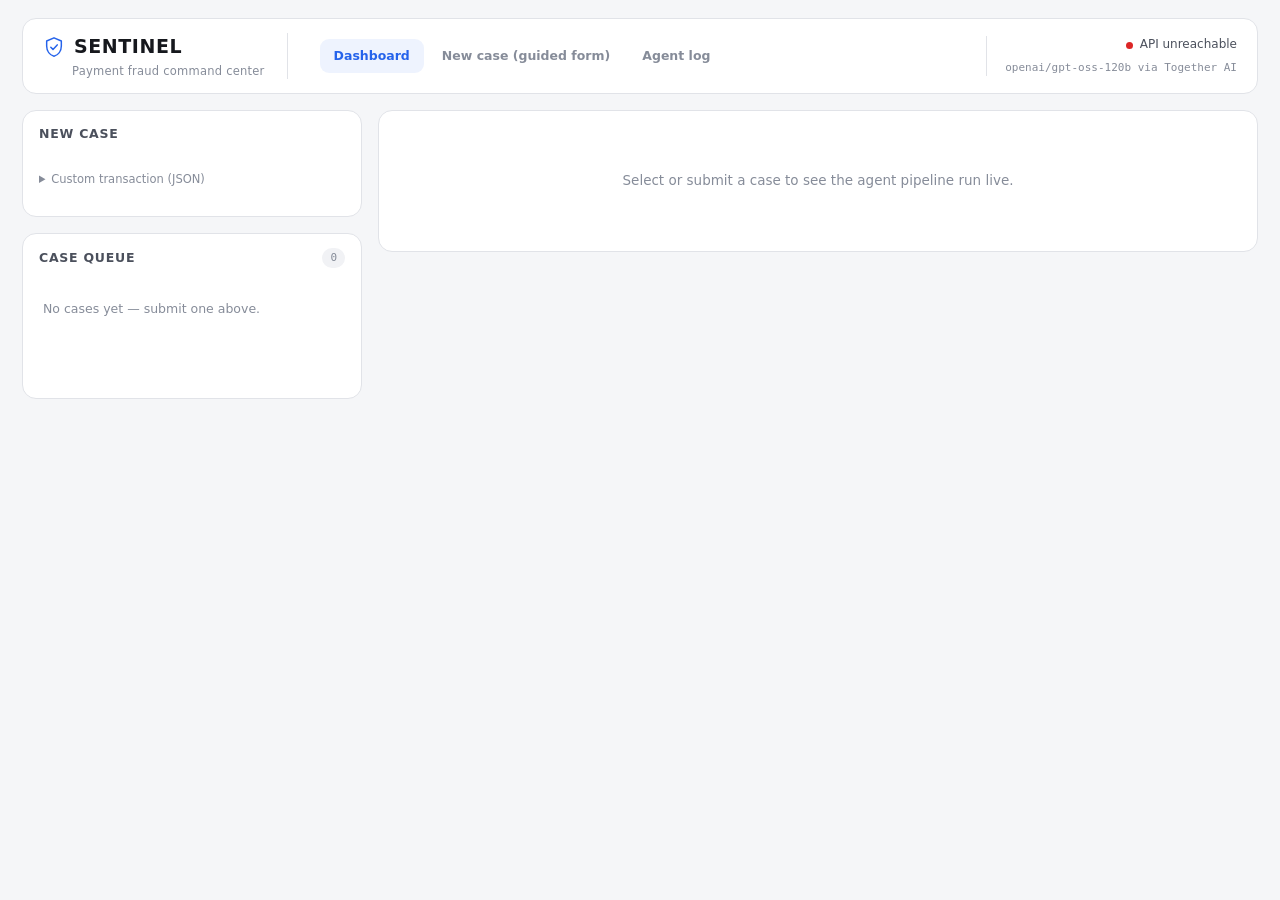
==== ui/static/index.html @ 78880f37 "first commit" ====
<!doctype html>
<html lang="en">
<head>
<meta charset="utf-8">
<meta name="viewport" content="width=device-width, initial-scale=1">
<title>Sentinel — Fraud Operations Console</title>
<link rel="stylesheet" href="theme.css">
<style>
  .live-status{margin-left:auto;}
  .workspace{display:grid;grid-template-columns:340px 1fr;gap:16px;align-items:start;}
  .left-col{display:flex;flex-direction:column;gap:16px;}

  /* ---- submit panel ---- */
  .submit-card{padding:14px 16px 16px;display:flex;flex-direction:column;gap:8px;}
  .sample-btn{
    text-align:left;font-size:12.5px;color:var(--text-2);background:var(--surface-raised);
    border:1px solid var(--line);border-radius:9px;padding:9px 11px;cursor:pointer;
  }
  .sample-btn:hover{background:var(--surface-hover);color:var(--text);border-color:var(--signal);}
  .sample-btn .sb-title{font-weight:600;color:var(--text);display:block;}
  .sample-btn .sb-meta{font-family:var(--font-mono);font-size:11px;color:var(--text-3);}
  details.custom{margin-top:4px;}
  details.custom summary{font-size:11.5px;color:var(--text-3);cursor:pointer;padding:4px 0;}
  details.custom textarea{
    width:100%;min-height:140px;background:var(--ink);color:var(--text-2);border:1px solid var(--line);
    border-radius:8px;font-family:var(--font-mono);font-size:11.5px;padding:8px;margin-top:6px;resize:vertical;
  }
  .run-custom-btn{margin-top:6px;font-size:12px;font-weight:600;color:var(--signal);background:var(--signal-bg);
    border:1px solid transparent;border-radius:8px;padding:7px 12px;cursor:pointer;}
  .run-custom-btn:hover{background:var(--signal);color:var(--ink);}
  .submit-error{font-size:11.5px;color:var(--critical);}

  /* ---- queue ---- */
  .queue-list{display:flex;flex-direction:column;padding:2px 8px 10px;max-height:calc(100vh - 430px);min-height:120px;overflow-y:auto;}
  .queue-empty{padding:20px 12px;font-size:12.5px;color:var(--text-3);}
  .queue-item{
    display:flex;align-items:stretch;gap:10px;padding:11px 10px 11px 12px;margin:2px 0;border-radius:10px;
    cursor:pointer;border:1px solid transparent;background:none;text-align:left;width:100%;position:relative;
  }
  .queue-item:hover{background:var(--surface-hover);}
  .queue-item.active{background:var(--surface-raised);border-color:var(--line);}
  .queue-item.active::before{content:'';position:absolute;left:-1px;top:10px;bottom:10px;width:3px;border-radius:3px;background:var(--signal);}
  .stripe{width:4px;border-radius:3px;flex:none;}
  .stripe.band-good{background:var(--good);}
  .stripe.band-warning{background:var(--warning);}
  .stripe.band-serious{background:var(--serious);}
  .stripe.band-critical{background:var(--critical);}
  .stripe.band-pending{background:var(--line);}
  .qi-body{flex:1;min-width:0;display:flex;flex-direction:column;gap:4px;}
  .qi-top{display:flex;justify-content:space-between;gap:8px;align-items:baseline;}
  .qi-id{font-family:var(--font-mono);font-size:11px;color:var(--text-3);}
  .qi-merchant{font-size:13.5px;font-weight:600;color:var(--text);overflow:hidden;text-overflow:ellipsis;white-space:nowrap;}
  .qi-meta{display:flex;justify-content:space-between;align-items:center;gap:8px;}
  .qi-amount{font-family:var(--font-mono);font-size:13px;color:var(--text-2);}

  /* ---- case column ---- */
  .case-col{display:flex;flex-direction:column;gap:16px;}
  .empty-state{padding:60px 20px;text-align:center;color:var(--text-3);font-size:13.5px;}
  .case-head{padding:18px 20px;}
  .case-head-top{display:flex;justify-content:space-between;align-items:flex-start;gap:16px;flex-wrap:wrap;}
  .case-title-row{display:flex;align-items:center;gap:10px;flex-wrap:wrap;}
  .case-merchant{font-family:var(--font-display);font-weight:700;font-size:20px;color:var(--text);text-wrap:balance;}
  .case-id{font-family:var(--font-mono);font-size:12px;color:var(--text-3);}
  .case-meta{display:flex;flex-wrap:wrap;gap:16px;margin-top:10px;}
  .meta-item{display:flex;flex-direction:column;gap:2px;}
  .meta-item .meta-label{font-size:10px;text-transform:uppercase;letter-spacing:0.06em;color:var(--text-3);}
  .meta-item .meta-value{font-size:13px;color:var(--text-2);}
  .meta-item .meta-value.mono{font-family:var(--font-mono);}
  .case-amount{font-family:var(--font-mono);font-size:26px;font-weight:600;color:var(--text);}
  .case-actions{display:flex;gap:8px;flex:none;align-items:center;}
  .btn.approve:hover:not(:disabled){color:var(--good);border-color:var(--good);}
  .btn.decline:hover:not(:disabled){color:var(--critical);border-color:var(--critical);}
  .action-note{font-size:12px;color:var(--text-3);}

  .case-grid{display:grid;grid-template-columns:1.5fr 1fr;gap:16px;align-items:start;}

  .pipeline-card{padding:18px 20px 22px;}
  .pf{display:flex;flex-direction:column;align-items:center;}
  .pf-node{width:100%;max-width:230px;background:var(--surface-raised);border:1px solid var(--line);border-radius:10px;
    padding:9px 12px;display:flex;flex-direction:column;gap:3px;position:relative;z-index:1;}
  .pf-node.solo{max-width:260px;}
  .pf-node-top{display:flex;align-items:center;gap:8px;}
  .pf-node-label{font-size:12.5px;font-weight:600;color:var(--text);flex:1;}
  .status-dot{width:7px;height:7px;border-radius:50%;flex:none;background:var(--text-3);}
  .status-dot.done{background:var(--good);}
  .status-dot.review{background:var(--warning);animation:pulse 1.4s ease-in-out infinite;}
  .status-dot.running{background:var(--signal);animation:pulse 1s ease-in-out infinite;}
  .status-dot.skip{background:transparent;border:1.5px dashed var(--text-3);}
  .status-dot.na{background:transparent;border:1.5px dashed var(--warning);}
  .pf-node-note{font-size:11px;color:var(--text-3);padding-left:0;line-height:1.35;min-height:14px;}
  .pf-node.skip{opacity:0.55;}
  .pf-node.na{border-color:var(--warning);}
  .pf-node.review{border-color:var(--warning);}
  .pf-stem{width:2px;height:20px;background:var(--line);}
  .pf-parallel-wrap{position:relative;width:100%;max-width:400px;margin:0 auto;padding-top:20px;}
  .pf-parallel-wrap::before{content:'';position:absolute;top:0;left:11%;right:11%;height:2px;background:var(--line);}
  .pf-parallel{display:grid;grid-template-columns:repeat(2,1fr);gap:16px;width:100%;}
  .pf-parallel .pf-node{position:relative;max-width:none;}
  .pf-parallel .pf-node::before{content:'';position:absolute;top:-20px;left:50%;width:2px;height:20px;background:var(--line);}

  .factors-card{padding:18px 20px 20px;}
  .factor-row{display:grid;grid-template-columns:1fr 64px;gap:12px;align-items:start;padding:9px 0;border-bottom:1px solid var(--line-soft);}
  .factor-row:last-child{border-bottom:none;}
  .factor-label{display:flex;flex-direction:column;gap:6px;}
  .factor-name{font-size:12.5px;color:var(--text-2);}
  .factor-track{height:6px;border-radius:4px;background:var(--surface-raised);overflow:hidden;}
  .factor-fill{height:100%;border-radius:4px;}
  .factor-fill.band-good{background:var(--good);}
  .factor-fill.band-warning{background:var(--warning);}
  .factor-fill.band-serious{background:var(--serious);}
  .factor-fill.band-critical{background:var(--critical);}
  .factor-fill.band-na{background:var(--line);}
  .factor-score{font-family:var(--font-mono);font-size:13px;text-align:right;color:var(--text-2);padding-top:2px;}
  .placeholder{font-size:12.5px;color:var(--text-3);padding:6px 0;}

  .sources{margin-top:2px;}
  .sources summary{font-size:11px;color:var(--text-3);cursor:pointer;list-style:none;}
  .sources summary::-webkit-details-marker{display:none;}
  .sources summary::before{content:'\25b8\a0';}
  .sources[open] summary::before{content:'\25be\a0';}
  .citation{font-size:11.5px;color:var(--text-3);padding:6px 0 2px 12px;border-left:2px solid var(--line);margin-top:6px;line-height:1.4;}
  .citation-label{font-weight:600;color:var(--text-2);}
  .citation-source{display:block;font-style:italic;margin:2px 0;}
  .citation-path{font-family:var(--font-mono);font-size:10.5px;color:var(--text-3);}
  .citation-path a{color:var(--signal);text-decoration:none;}
  .citation-path a:hover{text-decoration:underline;}

  .risk-score-line{display:flex;align-items:baseline;gap:6px;font-size:13px;color:var(--text-2);}
  .risk-score-line .score{font-family:var(--font-mono);font-size:15px;font-weight:600;color:var(--text);}
  .risk-score-line .band-good{color:var(--good);}
  .risk-score-line .band-warning{color:var(--warning);}
  .risk-score-line .band-serious{color:var(--serious);}
  .risk-score-line .band-critical{color:var(--critical);}

  .narrative-card{padding:18px 20px 20px;}
  .narrative-body{font-size:13.5px;color:var(--text-2);line-height:1.6;}

  @media (max-width: 980px){
    .workspace{grid-template-columns:1fr;}
    .case-grid{grid-template-columns:1fr;}
  }
  @media (prefers-reduced-motion: reduce){
    .live-dot.on, .status-dot.running, .status-dot.review{animation:none;}
  }
</style>
</head>
<body>

<div class="app">
  <header class="topbar">
    <div class="brand">
      <div class="mark">
        <svg width="22" height="22" viewBox="0 0 24 24" fill="none"><path d="M12 2L4 5.5V11c0 5.6 3.4 9.9 8 11 4.6-1.1 8-5.4 8-11V5.5L12 2z" stroke="#2563EB" stroke-width="1.6" stroke-linejoin="round"/><path d="M8.5 12.2l2.4 2.4 4.6-4.9" stroke="#2563EB" stroke-width="1.6" stroke-linecap="round" stroke-linejoin="round"/></svg>
        <span class="wordmark">SENTINEL</span>
      </div>
      <span class="tagline">Payment fraud command center</span>
    </div>
    <nav class="page-nav">
      <a href="index.html" class="active">Dashboard</a>
      <a href="submit.html">New case (guided form)</a>
      <a href="logs.html">Agent log</a>
    </nav>
    <div class="live-status">
      <div class="live-dot-row"><span class="live-dot" id="liveDot"></span><span id="liveText">Connecting…</span></div>
      <div style="font-family:var(--font-mono);font-size:11px;color:var(--text-3);">openai/gpt-oss-120b via Together AI</div>
    </div>
  </header>

  <div class="workspace">
    <div class="left-col">
      <section class="panel submit-card">
        <div class="panel-head" style="padding:0 0 4px;"><h2>New case</h2></div>
        <div id="sampleButtons"></div>
        <details class="custom">
          <summary>Custom transaction (JSON)</summary>
          <textarea id="customJson"></textarea>
          <button class="run-custom-btn" id="runCustomBtn">Run custom case</button>
        </details>
        <div class="submit-error" id="submitError"></div>
      </section>

      <section class="panel">
        <div class="panel-head">
          <h2>Case queue</h2>
          <span class="count-chip" id="queueCount">0</span>
        </div>
        <div class="queue-list" id="queueList"><div class="queue-empty">No cases yet — submit one above.</div></div>
      </section>
    </div>

    <section class="case-col" id="caseCol">
      <div class="panel empty-state">Select or submit a case to see the agent pipeline run live.</div>
    </section>
  </div>
</div>

<script>
(function(){
  const API = "";
  const BANDS = [
    {max:24, key:'good', label:'Low'},
    {max:49, key:'warning', label:'Watch'},
    {max:74, key:'serious', label:'Elevated'},
    {max:101, key:'critical', label:'Critical'},
  ];
  const bandFor = (score) => BANDS.find(b => score <= b.max);

  const NODE_META = {
    supervisor: 'Supervisor',
    risk_analysis: 'Risk Analysis',
    compliance: 'Compliance',
    aggregator: 'Risk Aggregator',
    decision: 'Decision Router',
    narrative: 'Narrative Agent',
  };
  const PARALLEL = ['risk_analysis', 'compliance'];

  let SAMPLES = [];
  let cases = {};           // id -> case object mirroring the server registry
  let selectedId = null;
  const streaming = new Set(); // ids with an open EventSource

  async function api(path, opts) {
    const res = await fetch(API + path, opts);
    if (!res.ok) throw new Error((await res.text()) || res.statusText);
    return res.json();
  }

  // ---------------------------------------------------------------- boot --
  async function boot() {
    try {
      SAMPLES = await api('/api/samples');
      renderSampleButtons();
      setLive(true);
    } catch (e) {
      setLive(false);
      return;
    }
    try {
      const list = await api('/api/cases');
      list.forEach(c => { cases[c.id] = c; });
    } catch (e) { /* fresh server, no cases yet */ }
    renderQueue();

    // Deep link from the intake form (submit.html?... redirects here as
    // index.html?case=ID) -- select it and attach to its live stream.
    const deepLinkId = new URLSearchParams(location.search).get('case');
    if (deepLinkId && cases[deepLinkId]) {
      selectedId = deepLinkId;
      renderQueue();
      renderCase();
      if (['queued', 'running'].includes(cases[deepLinkId].status)) startStream(deepLinkId);
    }
  }

  function setLive(ok) {
    document.getElementById('liveDot').className = 'live-dot ' + (ok ? 'on' : 'off');
    document.getElementById('liveText').textContent = ok ? 'Connected to Sentinel API' : 'API unreachable';
  }

  // ---------------------------------------------------------- submit UI --
  function renderSampleButtons() {
    const el = document.getElementById('sampleButtons');
    el.innerHTML = SAMPLES.map((s, i) => `
      <button class="sample-btn" data-idx="${i}">
        <span class="sb-title">${s.transaction.merchant}</span>
        <span class="sb-meta">${s.transaction.id} · ${fmtMoney(s.transaction.amount, s.transaction.currency)} · ${s.transaction.channel}</span>
      </button>
    `).join('');
    el.querySelectorAll('.sample-btn').forEach(btn => {
      btn.addEventListener('click', () => submitCase(SAMPLES[+btn.dataset.idx]));
    });

    const textarea = document.getElementById('customJson');
    textarea.value = JSON.stringify(SAMPLES[0] || { transaction: {}, customer_profile: {} }, null, 2);
    document.getElementById('runCustomBtn').addEventListener('click', () => {
      const errEl = document.getElementById('submitError');
      errEl.textContent = '';
      let payload;
      try {
        payload = JSON.parse(textarea.value);
      } catch (e) {
        errEl.textContent = 'Invalid JSON: ' + e.message;
        return;
      }
      submitCase(payload).catch(e => { errEl.textContent = e.message; });
    });
  }

  async function submitCase(sample) {
    const errEl = document.getElementById('submitError');
    errEl.textContent = '';

    // Sample transactions have fixed IDs -- re-clicking a sample that's
    // already been run would 409. Reopen the existing case instead.
    const existingId = sample.transaction && sample.transaction.id;
    if (existingId && cases[existingId]) {
      selectedId = existingId;
      renderQueue();
      renderCase();
      if (cases[existingId].status === 'queued' || cases[existingId].status === 'running') startStream(existingId);
      return;
    }

    try {
      const { id } = await api('/api/cases', {
        method: 'POST',
        headers: { 'Content-Type': 'application/json' },
        body: JSON.stringify({ transaction: sample.transaction, customer_profile: sample.customer_profile }),
      });
      cases[id] = {
        id, transaction: sample.transaction, customer_profile: sample.customer_profile,
        status: 'queued', route: [], findings: {}, risk_score: null, risk_factors: [],
        decision: null, narrative: null, audit_trail: [], created_at: Date.now() / 1000,
      };
      selectedId = id;
      renderQueue();
      renderCase();
      startStream(id);
    } catch (e) {
      errEl.textContent = 'Could not submit case: ' + e.message;
    }
  }

  // -------------------------------------------------------------- stream --
  function startStream(id) {
    if (streaming.has(id)) return;
    streaming.add(id);
    const es = new EventSource(`${API}/api/cases/${id}/stream`);

    es.addEventListener('update', (ev) => {
      const { node, payload } = JSON.parse(ev.data);
      applyUpdate(id, payload);
      if (selectedId === id) renderCase();
      renderQueue();
    });

    es.addEventListener('escalated', (ev) => {
      const payload = JSON.parse(ev.data);
      const c = cases[id];
      if (c) {
        c.status = 'escalated';
        c.risk_score = payload.risk_score ?? c.risk_score;
        c.risk_factors = payload.risk_factors ?? c.risk_factors;
      }
      if (selectedId === id) renderCase();
      renderQueue();
    });

    es.addEventListener('snapshot', (ev) => {
      const snap = JSON.parse(ev.data);
      cases[id] = snap;
      if (selectedId === id) renderCase();
      renderQueue();
    });

    es.addEventListener('done', (ev) => {
      streaming.delete(id);
      es.close();
      // Safety-net refetch for canonical final state.
      api(`/api/cases/${id}`).then(full => {
        cases[id] = full;
        if (selectedId === id) renderCase();
        renderQueue();
      }).catch(() => {});
    });

    es.addEventListener('error', () => {
      streaming.delete(id);
      es.close();
      const c = cases[id];
      if (c && c.status !== 'error') { c.status = 'error'; }
      if (selectedId === id) renderCase();
      renderQueue();
    });
  }

  function applyUpdate(id, update) {
    const c = cases[id];
    if (!c) return;
    if (update.findings) Object.assign(c.findings, update.findings);
    if (update.route) c.route = update.route;
    if (update.risk_score !== undefined) c.risk_score = update.risk_score;
    if (update.risk_factors) c.risk_factors = update.risk_factors;
    if (update.decision) c.decision = update.decision;
    if (update.narrative) c.narrative = update.narrative;
    if (update.audit_trail) c.audit_trail = (c.audit_trail || []).concat(update.audit_trail);
    if (c.status === 'queued') c.status = 'running';
  }

  async function resumeCase(id, decision) {
    try {
      const full = await api(`/api/cases/${id}/resume`, {
        method: 'POST',
        headers: { 'Content-Type': 'application/json' },
        body: JSON.stringify({ decision }),
      });
      cases[id] = full;
      renderCase();
      renderQueue();
    } catch (e) {
      alert('Resume failed: ' + e.message);
    }
  }

  // -------------------------------------------------------------- queue --
  function fmtMoney(n, ccy) {
    n = Number(n || 0);
    return (ccy === 'USD' ? '$' : '') + n.toLocaleString('en-US', { minimumFractionDigits: 2, maximumFractionDigits: 2 });
  }

  function statusLabel(status) {
    return { queued: 'Queued', running: 'Running', escalated: 'Escalated', approve: 'Approved', decline: 'Declined', error: 'Error', interrupted: 'Interrupted' }[status] || status;
  }

  const SERVABLE_REFERENCE_FILES = ['compliance_policy.md', 'amount_baseline.json'];
  function referenceLink(path) {
    const filename = path.split('/').pop();
    if (SERVABLE_REFERENCE_FILES.includes(filename)) {
      return `<a href="/api/reference/${filename}" target="_blank" rel="noopener">${path}</a>`;
    }
    return path;
  }

  function bandKeyForCase(c) {
    if (c.risk_score == null) return 'pending';
    return bandFor(c.risk_score).key;
  }

  function renderQueue() {
    const list = Object.values(cases).sort((a, b) => (b.created_at || 0) - (a.created_at || 0));
    document.getElementById('queueCount').textContent = list.length;
    const el = document.getElementById('queueList');
    if (!list.length) {
      el.innerHTML = '<div class="queue-empty">No cases yet — submit one above.</div>';
      return;
    }
    el.innerHTML = list.map(c => `
      <button class="queue-item ${c.id === selectedId ? 'active' : ''}" data-id="${c.id}">
        <span class="stripe band-${bandKeyForCase(c)}"></span>
        <span class="qi-body">
          <span class="qi-top"><span class="qi-id">${c.id}</span></span>
          <span class="qi-merchant">${c.transaction.merchant || c.transaction.id}</span>
          <span class="qi-meta">
            <span class="qi-amount tnum">${fmtMoney(c.transaction.amount, c.transaction.currency)}</span>
            <span class="chip st-${c.status}">${statusLabel(c.status)}</span>
          </span>
        </span>
      </button>
    `).join('');
    el.querySelectorAll('.queue-item').forEach(btn => {
      btn.addEventListener('click', () => {
        selectedId = btn.dataset.id;
        renderQueue();
        renderCase();
        if (cases[selectedId].status === 'queued' || cases[selectedId].status === 'running') startStream(selectedId);
      });
    });
  }

  // ---------------------------------------------------------- case view --
  function deriveNodeStates(c) {
    const s = {};
    const started = (c.route || []).length > 0 || c.status !== 'queued';
    s.supervisor = (c.route || []).length > 0
      ? { status: 'done', note: `Routed to: ${c.route.join(', ')}` }
      : { status: started ? 'running' : 'pending', note: '' };

    PARALLEL.forEach(key => {
      if (!(c.route || []).length) { s[key] = { status: 'pending', note: '' }; return; }
      if (!c.route.includes(key)) { s[key] = { status: 'skip', note: 'Not required — fast-path' }; return; }
      const f = c.findings[key];
      if (!f) { s[key] = { status: 'running', note: 'Analyzing…' }; return; }
      if (f.score === null || f.score === undefined) { s[key] = { status: 'na', note: f.reason }; return; }
      s[key] = { status: 'done', note: f.reason };
    });

    const allIn = (c.route || []).length > 0 && c.route.every(k => c.findings[k]);
    s.aggregator = c.risk_score != null
      ? { status: 'done', note: `Composite ${c.risk_score}/100` }
      : { status: allIn ? 'running' : 'pending', note: allIn ? 'Aggregating findings…' : '' };

    if (c.status === 'escalated' && !c.decision) {
      s.decision = { status: 'review', note: 'Escalated — awaiting analyst decision' };
    } else if (c.decision) {
      const label = c.decision === 'approve' ? 'Approved.' : c.decision === 'decline' ? 'Declined.' : `Decision: ${c.decision}`;
      s.decision = { status: 'done', note: label };
    } else {
      s.decision = { status: c.risk_score != null ? 'running' : 'pending', note: c.risk_score != null ? 'Routing…' : '' };
    }

    if (c.narrative) {
      s.narrative = { status: 'done', note: 'Case note generated.' };
    } else if (c.status === 'approve') {
      s.narrative = { status: 'skip', note: 'Not required for auto-approved cases.' };
    } else if (c.decision === 'decline' || c.status === 'escalated' && c.decision) {
      s.narrative = { status: 'running', note: 'Writing case note…' };
    } else {
      s.narrative = { status: 'pending', note: '' };
    }
    return s;
  }

  function pfNode(key, st, extraClass) {
    st = st || { status: 'pending', note: '' };
    return `
      <div class="pf-node ${st.status} ${extraClass || ''}">
        <div class="pf-node-top">
          <span class="pf-node-label">${NODE_META[key]}</span>
          <span class="status-dot ${st.status}"></span>
        </div>
        <span class="pf-node-note">${st.note || ''}</span>
      </div>`;
  }

  function riskScoreLine(score) {
    if (score == null) return `<span class="risk-score-line">Risk score: <span class="score">awaiting…</span></span>`;
    const band = bandFor(score);
    return `<span class="risk-score-line">Risk score: <span class="score band-${band.key}">${score}/100 (${band.label})</span></span>`;
  }

  function renderCase() {
    const col = document.getElementById('caseCol');
    const c = cases[selectedId];
    if (!c) {
      col.innerHTML = '<div class="panel empty-state">Select or submit a case to see the agent pipeline run live.</div>';
      return;
    }
    const states = deriveNodeStates(c);
    const t = c.transaction, p = c.customer_profile || {};
    const factorSource = (c.risk_factors && c.risk_factors.length)
      ? c.risk_factors
      : Object.entries(c.findings).map(([agent, f]) => ({ agent, score: f.score, reason: f.reason, citations: f.citations || [] }));
    const sortedFactors = [...factorSource].sort((a, b) => (b.score ?? -1) - (a.score ?? -1));

    const canResume = c.status === 'escalated' && !c.decision;

    col.innerHTML = `
      <section class="panel case-head">
        <div class="case-head-top">
          <div>
            <div class="case-title-row">
              <span class="case-merchant">${t.merchant || t.id}</span>
              <span class="chip st-${c.status}">${statusLabel(c.status)}</span>
            </div>
            <span class="case-id">${t.id} · ${t.category || ''}</span>
            <div class="case-meta">
              <div class="meta-item"><span class="meta-label">Channel</span><span class="meta-value">${t.channel || '—'}</span></div>
              <div class="meta-item"><span class="meta-label">Origin</span><span class="meta-value">${t.geo || '—'}${t.home_geo ? ' (home: ' + t.home_geo + ')' : ''}</span></div>
              <div class="meta-item"><span class="meta-label">Device</span><span class="meta-value">${t.device_new ? 'New / unrecognized' : 'Known device'}</span></div>
              <div class="meta-item"><span class="meta-label">Account</span><span class="meta-value mono">${p.account_id || '—'}</span></div>
            </div>
          </div>
          <div style="display:flex;flex-direction:column;align-items:flex-end;gap:8px;">
            <span class="case-amount tnum">${fmtMoney(t.amount, t.currency)}</span>
            ${riskScoreLine(c.risk_score)}
            <div class="case-actions">
              ${canResume ? `
                <button class="btn approve" data-act="approve">Approve</button>
                <button class="btn decline" data-act="decline">Decline</button>
              ` : `<span class="action-note">${c.decision ? 'Case closed.' : 'Pipeline in progress…'}</span>`}
            </div>
          </div>
        </div>
      </section>

      <div class="case-grid">
        <div style="display:flex;flex-direction:column;gap:16px;">
          <section class="panel pipeline-card">
            <div class="panel-head"><h2>Agent pipeline (live)</h2></div>
            <div class="pf">
              ${pfNode('supervisor', states.supervisor, 'solo')}
              <div class="pf-stem"></div>
              <div class="pf-parallel-wrap"><div class="pf-parallel">
                ${PARALLEL.map(k => pfNode(k, states[k])).join('')}
              </div></div>
              <div class="pf-stem"></div>
              ${pfNode('aggregator', states.aggregator, 'solo')}
              <div class="pf-stem"></div>
              ${pfNode('decision', states.decision, 'solo')}
              <div class="pf-stem"></div>
              ${pfNode('narrative', states.narrative, 'solo')}
            </div>
          </section>

          <section class="panel factors-card">
            <div class="panel-head"><h2>Risk factors</h2></div>
            ${sortedFactors.length ? sortedFactors.map(f => {
              const b = f.score == null ? 'na' : bandFor(f.score).key;
              const citations = f.citations || [];
              return `
              <div class="factor-row">
                <div class="factor-label">
                  <span class="factor-name">${NODE_META[f.agent] || f.agent}: ${f.reason || ''}</span>
                  <div class="factor-track"><div class="factor-fill band-${b}" style="width:${f.score ?? 0}%"></div></div>
                  ${citations.length ? `
                    <details class="sources">
                      <summary>Sources (${citations.length})</summary>
                      ${citations.map(c => `
                        <div class="citation">
                          <span class="citation-label">${c.label}</span>
                          <span class="citation-source">${c.source}</span>
                          <span>${c.excerpt}</span>
                          ${c.path ? `<span class="citation-path">${referenceLink(c.path)}</span>` : ''}
                        </div>
                      `).join('')}
                    </details>
                  ` : ''}
                </div>
                <span class="factor-score tnum">${f.score ?? '—'}</span>
              </div>`;
            }).join('') : '<div class="placeholder">Awaiting subagent findings…</div>'}
          </section>
        </div>

        <div style="display:flex;flex-direction:column;gap:16px;">
          <section class="panel narrative-card">
            <div class="panel-head"><h2>Analyst narrative</h2></div>
            <p class="narrative-body">${c.narrative || '<span class="placeholder">Not yet generated.</span>'}</p>
          </section>
        </div>
      </div>
    `;

    if (canResume) {
      col.querySelectorAll('.case-actions .btn').forEach(btn => {
        btn.addEventListener('click', () => resumeCase(c.id, btn.dataset.act));
      });
    }
  }

  boot();
})();
</script>
</body>
</html>
---- ui/static/theme.css ----
/* Shared design tokens + primitives for every Sentinel UI page.
   Page-specific layout (queue, pipeline, forms, chat, ...) stays in each
   page's own <style> block; only truly common pieces live here. */
:root{
  --ink:#F5F6F8;
  --surface:#FFFFFF;
  --surface-raised:#F1F2F5;
  --surface-hover:#E8E9ED;
  --line:#E1E3E8;
  --line-soft:#ECEDF0;
  --text:#16181D;
  --text-2:#4B505C;
  --text-3:#868C99;
  --signal:#2563EB;
  --signal-bg:rgba(37,99,235,0.08);
  --good:#16A34A;      --good-bg:rgba(22,163,74,0.10);
  --warning:#B45309;   --warning-bg:rgba(217,119,6,0.12);
  --serious:#C2410C;   --serious-bg:rgba(194,65,12,0.10);
  --critical:#DC2626;  --critical-bg:rgba(220,38,38,0.10);
  --font-display:"Segoe UI Semibold","Segoe UI",system-ui,-apple-system,sans-serif;
  --font-body:system-ui,-apple-system,"Segoe UI",sans-serif;
  --font-mono:"Cascadia Code","Cascadia Mono",ui-monospace,"SF Mono",Consolas,monospace;
}
*{box-sizing:border-box;}
html,body{margin:0;padding:0;}
body{
  background:var(--ink);color:var(--text);font-family:var(--font-body);
  font-size:14px;line-height:1.45;-webkit-font-smoothing:antialiased;
}
::selection{background:var(--signal-bg);color:var(--text);}
:focus-visible{outline:2px solid var(--signal);outline-offset:2px;border-radius:4px;}
button,textarea,input,select{font-family:inherit;}
.tnum{font-variant-numeric:tabular-nums;}

.app{max-width:1440px;margin:0 auto;padding:18px 22px 40px;}

.topbar{
  display:flex;align-items:center;gap:24px;padding:14px 20px;margin-bottom:16px;
  background:var(--surface);border:1px solid var(--line);border-radius:14px;flex-wrap:wrap;
}
.brand{display:flex;flex-direction:column;gap:2px;padding-right:22px;border-right:1px solid var(--line);}
.brand .mark{display:flex;align-items:center;gap:9px;}
.brand .wordmark{font-family:var(--font-display);font-weight:700;font-size:19px;letter-spacing:0.03em;color:var(--text);}
.brand .tagline{font-size:11.5px;color:var(--text-3);letter-spacing:0.02em;margin-left:29px;}

.page-nav{display:flex;gap:4px;padding:0 8px;}
.page-nav a{
  font-size:12.5px;font-weight:600;color:var(--text-3);text-decoration:none;
  padding:8px 14px;border-radius:9px;
}
.page-nav a:hover{color:var(--text);background:var(--surface-hover);}
.page-nav a.active{color:var(--signal);background:var(--signal-bg);}

.live-status{display:flex;flex-direction:column;gap:6px;align-items:flex-end;padding-left:18px;border-left:1px solid var(--line);}
.live-dot-row{display:flex;align-items:center;gap:7px;font-size:12px;color:var(--text-2);}
.live-dot{width:7px;height:7px;border-radius:50%;flex:none;background:var(--text-3);}
.live-dot.on{background:var(--good);animation:pulse 2s ease-in-out infinite;}
.live-dot.off{background:var(--critical);}
@keyframes pulse{0%,100%{opacity:1;}50%{opacity:0.35;}}

.panel{background:var(--surface);border:1px solid var(--line);border-radius:14px;}
.panel-head{display:flex;align-items:center;justify-content:space-between;padding:14px 16px 10px;}
.panel-head h2{font-size:12.5px;font-weight:600;text-transform:uppercase;letter-spacing:0.06em;color:var(--text-2);margin:0;}
.count-chip{font-family:var(--font-mono);font-size:11px;color:var(--text-3);background:var(--surface-raised);padding:2px 8px;border-radius:20px;}

.btn{font-size:12.5px;font-weight:600;padding:9px 16px;border-radius:9px;border:1px solid var(--line);
  background:var(--surface-raised);color:var(--text-2);cursor:pointer;}
.btn:hover{background:var(--surface-hover);color:var(--text);}
.btn:disabled{opacity:0.4;cursor:default;}
.btn.primary{background:var(--signal-bg);color:var(--signal);border-color:transparent;}
.btn.primary:hover:not(:disabled){background:var(--signal);color:var(--ink);}

.chip{font-size:10px;font-weight:600;letter-spacing:0.03em;text-transform:uppercase;padding:2px 7px;border-radius:20px;white-space:nowrap;}
.chip.st-approve{color:var(--good);background:var(--good-bg);}
.chip.st-decline{color:var(--critical);background:var(--critical-bg);}
.chip.st-escalated{color:var(--warning);background:var(--warning-bg);}
.chip.st-running{color:var(--signal);background:var(--signal-bg);}
.chip.st-queued{color:var(--text-3);background:var(--surface-raised);}
.chip.st-error{color:var(--critical);background:var(--critical-bg);}
.chip.st-interrupted{color:var(--serious);background:var(--serious-bg);}
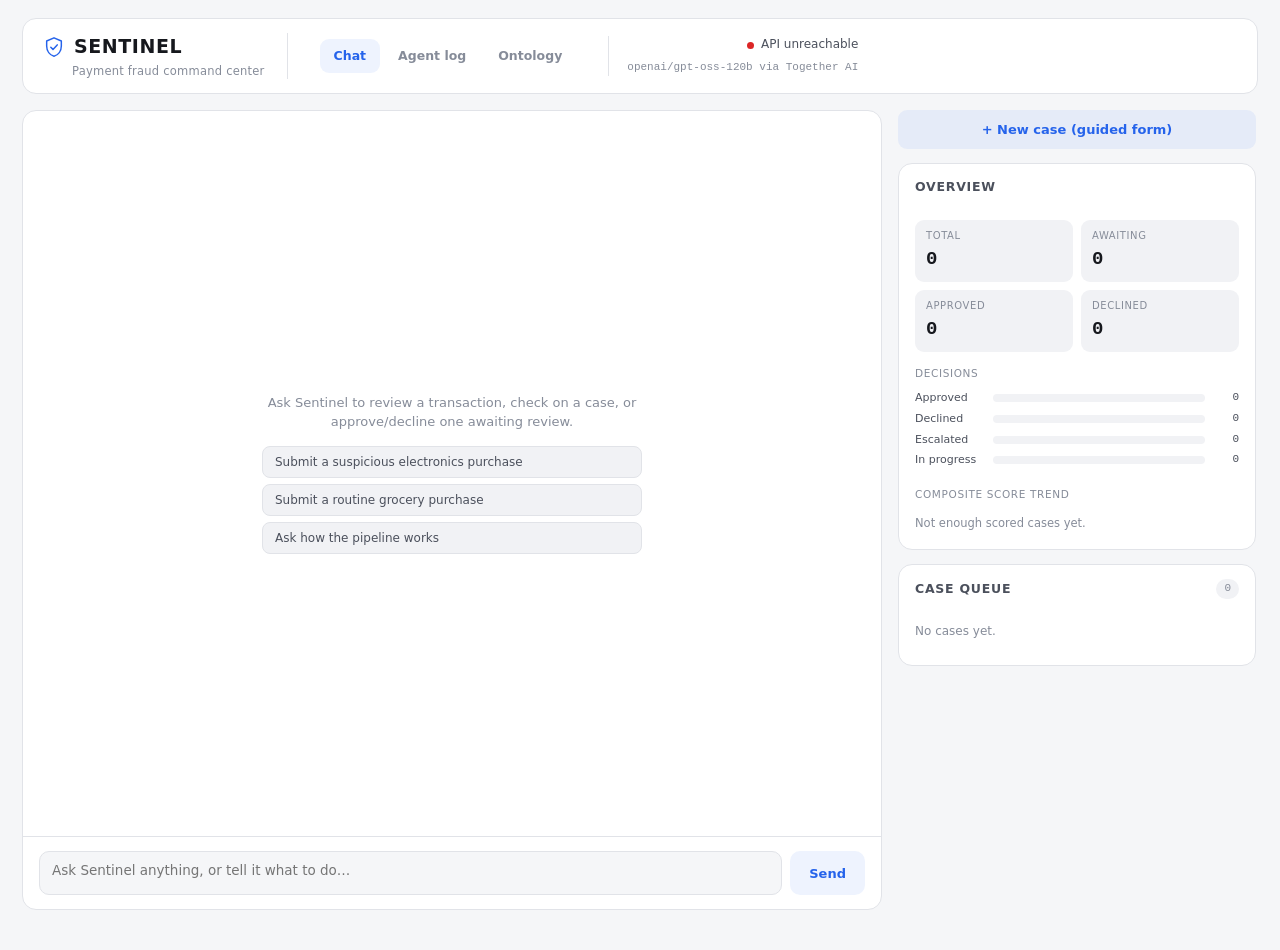
==== commit 5b09fcca: "feat: UI update with new approach" ====
--- a/ui/static/index.html
+++ b/ui/static/index.html
@@ -3,144 +3,116 @@
 <head>
 <meta charset="utf-8">
 <meta name="viewport" content="width=device-width, initial-scale=1">
-<title>Sentinel — Fraud Operations Console</title>
+<title>Sentinel — Fraud Operations Chat</title>
 <link rel="stylesheet" href="theme.css">
 <style>
-  .live-status{margin-left:auto;}
-  .workspace{display:grid;grid-template-columns:340px 1fr;gap:16px;align-items:start;}
-  .left-col{display:flex;flex-direction:column;gap:16px;}
-
-  /* ---- submit panel ---- */
-  .submit-card{padding:14px 16px 16px;display:flex;flex-direction:column;gap:8px;}
-  .sample-btn{
-    text-align:left;font-size:12.5px;color:var(--text-2);background:var(--surface-raised);
-    border:1px solid var(--line);border-radius:9px;padding:9px 11px;cursor:pointer;
-  }
-  .sample-btn:hover{background:var(--surface-hover);color:var(--text);border-color:var(--signal);}
-  .sample-btn .sb-title{font-weight:600;color:var(--text);display:block;}
-  .sample-btn .sb-meta{font-family:var(--font-mono);font-size:11px;color:var(--text-3);}
-  details.custom{margin-top:4px;}
-  details.custom summary{font-size:11.5px;color:var(--text-3);cursor:pointer;padding:4px 0;}
-  details.custom textarea{
-    width:100%;min-height:140px;background:var(--ink);color:var(--text-2);border:1px solid var(--line);
-    border-radius:8px;font-family:var(--font-mono);font-size:11.5px;padding:8px;margin-top:6px;resize:vertical;
-  }
-  .run-custom-btn{margin-top:6px;font-size:12px;font-weight:600;color:var(--signal);background:var(--signal-bg);
-    border:1px solid transparent;border-radius:8px;padding:7px 12px;cursor:pointer;}
-  .run-custom-btn:hover{background:var(--signal);color:var(--ink);}
-  .submit-error{font-size:11.5px;color:var(--critical);}
-
-  /* ---- queue ---- */
-  .queue-list{display:flex;flex-direction:column;padding:2px 8px 10px;max-height:calc(100vh - 430px);min-height:120px;overflow-y:auto;}
-  .queue-empty{padding:20px 12px;font-size:12.5px;color:var(--text-3);}
-  .queue-item{
-    display:flex;align-items:stretch;gap:10px;padding:11px 10px 11px 12px;margin:2px 0;border-radius:10px;
-    cursor:pointer;border:1px solid transparent;background:none;text-align:left;width:100%;position:relative;
-  }
+  .workspace{display:grid;grid-template-columns:1fr 360px;gap:16px;align-items:start;height:calc(100vh - 100px);}
+
+  /* ---------------------------------------------------------------- chat --- */
+  .chat-col{display:flex;flex-direction:column;height:100%;}
+  .chat-log{flex:1;overflow-y:auto;padding:18px 20px;display:flex;flex-direction:column;gap:14px;}
+  .msg-row{display:flex;flex-direction:column;max-width:86%;}
+  .msg-row.user{align-self:flex-end;align-items:flex-end;}
+  .msg-row.assistant{align-self:flex-start;align-items:flex-start;}
+  .bubble{font-size:13.5px;line-height:1.55;padding:10px 14px;border-radius:12px;}
+  .msg-row.user .bubble{background:var(--signal-bg);color:var(--text);border:1px solid transparent;}
+  .msg-row.assistant .bubble{background:var(--surface-raised);color:var(--text-2);border:1px solid var(--line);}
+  .bubble p{margin:0 0 8px;}
+  .bubble p:last-child{margin-bottom:0;}
+  .bubble strong{color:var(--text);}
+  .chat-empty{margin:auto;text-align:center;color:var(--text-3);font-size:13px;max-width:380px;}
+  .chat-empty .suggestions{display:flex;flex-direction:column;gap:6px;margin-top:14px;}
+  .suggestion-btn{font-size:12px;color:var(--text-2);background:var(--surface-raised);border:1px solid var(--line);
+    border-radius:8px;padding:8px 12px;cursor:pointer;text-align:left;}
+  .suggestion-btn:hover{border-color:var(--signal);color:var(--text);}
+
+  .chat-input-row{display:flex;gap:8px;padding:14px 16px;border-top:1px solid var(--line);}
+  .chat-input-row textarea{flex:1;resize:none;background:var(--ink);color:var(--text);border:1px solid var(--line);
+    border-radius:10px;padding:10px 12px;font-size:13.5px;font-family:inherit;min-height:44px;max-height:140px;}
+  .chat-input-row textarea:focus{border-color:var(--signal);}
+  .chat-send{font-size:13px;font-weight:600;color:var(--signal);background:var(--signal-bg);
+    border:1px solid transparent;border-radius:10px;padding:0 18px;cursor:pointer;}
+  .chat-send:hover:not(:disabled){background:var(--signal);color:var(--ink);}
+  .chat-send:disabled{opacity:0.4;cursor:default;}
+  .thinking{color:var(--text-3);font-style:italic;}
+
+  /* ---- case card rendered inside a chat bubble ---- */
+  .case-card{border:1px solid var(--line);border-radius:10px;background:var(--ink);padding:10px 12px;margin-top:4px;min-width:280px;}
+  .case-card-head{display:flex;justify-content:space-between;align-items:baseline;gap:8px;font-size:12.5px;font-weight:600;color:var(--text);}
+  .case-card-meta{font-size:11px;color:var(--text-3);margin-top:2px;}
+  .case-steps{display:flex;flex-direction:column;gap:4px;margin-top:8px;}
+  .case-step{display:flex;gap:8px;font-size:11.5px;align-items:baseline;}
+  .case-step .dot{width:6px;height:6px;border-radius:50%;flex:none;margin-top:4px;background:var(--text-3);}
+  .case-step .dot.done{background:var(--good);}
+  .case-step .dot.running{background:var(--signal);animation:pulse 1s ease-in-out infinite;}
+  .case-step .dot.skip{background:transparent;border:1.5px dashed var(--text-3);}
+  .case-step .dot.review{background:var(--warning);animation:pulse 1.4s ease-in-out infinite;}
+  .case-step .label{font-weight:600;color:var(--text-2);flex:none;}
+  .case-step .detail{color:var(--text-3);}
+  @keyframes pulse{0%,100%{opacity:1;}50%{opacity:0.35;}}
+
+  .case-score-line{margin-top:10px;font-size:13px;}
+  .case-score-line .score{font-family:var(--font-mono);font-weight:600;color:var(--text);}
+  .band-good{color:var(--good);} .band-warning{color:var(--warning);}
+  .band-serious{color:var(--serious);} .band-critical{color:var(--critical);}
+  .case-factors{margin-top:8px;display:flex;flex-direction:column;gap:6px;}
+  .case-factor{font-size:11.5px;color:var(--text-3);}
+  .case-factor b{color:var(--text-2);}
+  .case-narrative{margin-top:8px;font-size:12.5px;color:var(--text-2);line-height:1.5;border-top:1px solid var(--line-soft);padding-top:8px;}
+  .case-actions{display:flex;gap:8px;margin-top:10px;}
+  .case-actions .btn{padding:6px 12px;font-size:12px;}
+
+  /* -------------------------------------------------------------- sidebar --- */
+  .sidebar-col{display:flex;flex-direction:column;gap:14px;height:100%;overflow-y:auto;padding-right:2px;}
+  .new-case-btn{width:100%;font-size:13px;padding:11px;}
+
+  .form-panel{padding:14px 16px 16px;}
+  .field-grid{display:grid;grid-template-columns:1fr 1fr;gap:10px;}
+  .field{display:flex;flex-direction:column;gap:4px;margin-bottom:10px;}
+  .field.full{grid-column:1/-1;}
+  .field label{font-size:11px;color:var(--text-3);}
+  .field input,.field select{background:var(--ink);color:var(--text);border:1px solid var(--line);border-radius:7px;
+    padding:7px 9px;font-size:12.5px;}
+  .field input:focus,.field select:focus{border-color:var(--signal);}
+  .form-panel .btn.primary{width:100%;margin-top:4px;}
+
+  .stat-tiles{display:grid;grid-template-columns:1fr 1fr;gap:8px;padding:14px 16px;}
+  .stat-tile{background:var(--surface-raised);border-radius:9px;padding:9px 11px;}
+  .stat-tile .stat-label{font-size:10px;text-transform:uppercase;letter-spacing:0.06em;color:var(--text-3);}
+  .stat-tile .stat-value{font-family:var(--font-mono);font-size:19px;font-weight:600;color:var(--text);margin-top:2px;}
+
+  .chart-block{padding:0 16px 14px;}
+  .chart-title{font-size:10.5px;text-transform:uppercase;letter-spacing:0.06em;color:var(--text-3);margin-bottom:8px;}
+  .bar-row{display:grid;grid-template-columns:70px 1fr 26px;gap:8px;align-items:center;font-size:11px;color:var(--text-2);margin-bottom:5px;}
+  .bar-track{height:8px;border-radius:4px;background:var(--surface-raised);overflow:hidden;}
+  .bar-fill{height:100%;border-radius:4px;}
+  .bar-fill.st-approve{background:var(--good);}
+  .bar-fill.st-decline{background:var(--critical);}
+  .bar-fill.st-escalated{background:var(--warning);}
+  .bar-fill.st-pending{background:var(--signal);}
+  .bar-count{text-align:right;font-family:var(--font-mono);}
+
+  .trend-empty{font-size:11.5px;color:var(--text-3);padding:4px 0;}
+  .trend-svg{width:100%;height:auto;overflow:visible;}
+  .trend-line{fill:none;stroke:var(--signal);stroke-width:2;}
+  .trend-threshold{stroke:var(--line);stroke-width:1;stroke-dasharray:2 3;}
+  .trend-dot{fill:var(--signal);}
+  .trend-axis-label{fill:var(--text-3);font-size:8.5px;}
+
+  .queue-panel{padding:0 8px 10px;}
+  .queue-list{display:flex;flex-direction:column;max-height:260px;overflow-y:auto;}
+  .queue-item{display:flex;align-items:stretch;gap:8px;padding:9px 8px;margin:1px 0;border-radius:9px;
+    cursor:pointer;border:1px solid transparent;background:none;text-align:left;width:100%;}
   .queue-item:hover{background:var(--surface-hover);}
-  .queue-item.active{background:var(--surface-raised);border-color:var(--line);}
-  .queue-item.active::before{content:'';position:absolute;left:-1px;top:10px;bottom:10px;width:3px;border-radius:3px;background:var(--signal);}
-  .stripe{width:4px;border-radius:3px;flex:none;}
-  .stripe.band-good{background:var(--good);}
-  .stripe.band-warning{background:var(--warning);}
-  .stripe.band-serious{background:var(--serious);}
-  .stripe.band-critical{background:var(--critical);}
-  .stripe.band-pending{background:var(--line);}
-  .qi-body{flex:1;min-width:0;display:flex;flex-direction:column;gap:4px;}
-  .qi-top{display:flex;justify-content:space-between;gap:8px;align-items:baseline;}
-  .qi-id{font-family:var(--font-mono);font-size:11px;color:var(--text-3);}
-  .qi-merchant{font-size:13.5px;font-weight:600;color:var(--text);overflow:hidden;text-overflow:ellipsis;white-space:nowrap;}
-  .qi-meta{display:flex;justify-content:space-between;align-items:center;gap:8px;}
-  .qi-amount{font-family:var(--font-mono);font-size:13px;color:var(--text-2);}
-
-  /* ---- case column ---- */
-  .case-col{display:flex;flex-direction:column;gap:16px;}
-  .empty-state{padding:60px 20px;text-align:center;color:var(--text-3);font-size:13.5px;}
-  .case-head{padding:18px 20px;}
-  .case-head-top{display:flex;justify-content:space-between;align-items:flex-start;gap:16px;flex-wrap:wrap;}
-  .case-title-row{display:flex;align-items:center;gap:10px;flex-wrap:wrap;}
-  .case-merchant{font-family:var(--font-display);font-weight:700;font-size:20px;color:var(--text);text-wrap:balance;}
-  .case-id{font-family:var(--font-mono);font-size:12px;color:var(--text-3);}
-  .case-meta{display:flex;flex-wrap:wrap;gap:16px;margin-top:10px;}
-  .meta-item{display:flex;flex-direction:column;gap:2px;}
-  .meta-item .meta-label{font-size:10px;text-transform:uppercase;letter-spacing:0.06em;color:var(--text-3);}
-  .meta-item .meta-value{font-size:13px;color:var(--text-2);}
-  .meta-item .meta-value.mono{font-family:var(--font-mono);}
-  .case-amount{font-family:var(--font-mono);font-size:26px;font-weight:600;color:var(--text);}
-  .case-actions{display:flex;gap:8px;flex:none;align-items:center;}
-  .btn.approve:hover:not(:disabled){color:var(--good);border-color:var(--good);}
-  .btn.decline:hover:not(:disabled){color:var(--critical);border-color:var(--critical);}
-  .action-note{font-size:12px;color:var(--text-3);}
-
-  .case-grid{display:grid;grid-template-columns:1.5fr 1fr;gap:16px;align-items:start;}
-
-  .pipeline-card{padding:18px 20px 22px;}
-  .pf{display:flex;flex-direction:column;align-items:center;}
-  .pf-node{width:100%;max-width:230px;background:var(--surface-raised);border:1px solid var(--line);border-radius:10px;
-    padding:9px 12px;display:flex;flex-direction:column;gap:3px;position:relative;z-index:1;}
-  .pf-node.solo{max-width:260px;}
-  .pf-node-top{display:flex;align-items:center;gap:8px;}
-  .pf-node-label{font-size:12.5px;font-weight:600;color:var(--text);flex:1;}
-  .status-dot{width:7px;height:7px;border-radius:50%;flex:none;background:var(--text-3);}
-  .status-dot.done{background:var(--good);}
-  .status-dot.review{background:var(--warning);animation:pulse 1.4s ease-in-out infinite;}
-  .status-dot.running{background:var(--signal);animation:pulse 1s ease-in-out infinite;}
-  .status-dot.skip{background:transparent;border:1.5px dashed var(--text-3);}
-  .status-dot.na{background:transparent;border:1.5px dashed var(--warning);}
-  .pf-node-note{font-size:11px;color:var(--text-3);padding-left:0;line-height:1.35;min-height:14px;}
-  .pf-node.skip{opacity:0.55;}
-  .pf-node.na{border-color:var(--warning);}
-  .pf-node.review{border-color:var(--warning);}
-  .pf-stem{width:2px;height:20px;background:var(--line);}
-  .pf-parallel-wrap{position:relative;width:100%;max-width:400px;margin:0 auto;padding-top:20px;}
-  .pf-parallel-wrap::before{content:'';position:absolute;top:0;left:11%;right:11%;height:2px;background:var(--line);}
-  .pf-parallel{display:grid;grid-template-columns:repeat(2,1fr);gap:16px;width:100%;}
-  .pf-parallel .pf-node{position:relative;max-width:none;}
-  .pf-parallel .pf-node::before{content:'';position:absolute;top:-20px;left:50%;width:2px;height:20px;background:var(--line);}
-
-  .factors-card{padding:18px 20px 20px;}
-  .factor-row{display:grid;grid-template-columns:1fr 64px;gap:12px;align-items:start;padding:9px 0;border-bottom:1px solid var(--line-soft);}
-  .factor-row:last-child{border-bottom:none;}
-  .factor-label{display:flex;flex-direction:column;gap:6px;}
-  .factor-name{font-size:12.5px;color:var(--text-2);}
-  .factor-track{height:6px;border-radius:4px;background:var(--surface-raised);overflow:hidden;}
-  .factor-fill{height:100%;border-radius:4px;}
-  .factor-fill.band-good{background:var(--good);}
-  .factor-fill.band-warning{background:var(--warning);}
-  .factor-fill.band-serious{background:var(--serious);}
-  .factor-fill.band-critical{background:var(--critical);}
-  .factor-fill.band-na{background:var(--line);}
-  .factor-score{font-family:var(--font-mono);font-size:13px;text-align:right;color:var(--text-2);padding-top:2px;}
-  .placeholder{font-size:12.5px;color:var(--text-3);padding:6px 0;}
-
-  .sources{margin-top:2px;}
-  .sources summary{font-size:11px;color:var(--text-3);cursor:pointer;list-style:none;}
-  .sources summary::-webkit-details-marker{display:none;}
-  .sources summary::before{content:'\25b8\a0';}
-  .sources[open] summary::before{content:'\25be\a0';}
-  .citation{font-size:11.5px;color:var(--text-3);padding:6px 0 2px 12px;border-left:2px solid var(--line);margin-top:6px;line-height:1.4;}
-  .citation-label{font-weight:600;color:var(--text-2);}
-  .citation-source{display:block;font-style:italic;margin:2px 0;}
-  .citation-path{font-family:var(--font-mono);font-size:10.5px;color:var(--text-3);}
-  .citation-path a{color:var(--signal);text-decoration:none;}
-  .citation-path a:hover{text-decoration:underline;}
-
-  .risk-score-line{display:flex;align-items:baseline;gap:6px;font-size:13px;color:var(--text-2);}
-  .risk-score-line .score{font-family:var(--font-mono);font-size:15px;font-weight:600;color:var(--text);}
-  .risk-score-line .band-good{color:var(--good);}
-  .risk-score-line .band-warning{color:var(--warning);}
-  .risk-score-line .band-serious{color:var(--serious);}
-  .risk-score-line .band-critical{color:var(--critical);}
-
-  .narrative-card{padding:18px 20px 20px;}
-  .narrative-body{font-size:13.5px;color:var(--text-2);line-height:1.6;}
+  .queue-item .stripe{width:3px;border-radius:3px;flex:none;}
+  .queue-item .qi-body{flex:1;min-width:0;display:flex;flex-direction:column;gap:2px;}
+  .queue-item .qi-merchant{font-size:12px;font-weight:600;color:var(--text);white-space:nowrap;overflow:hidden;text-overflow:ellipsis;}
+  .queue-item .qi-meta{display:flex;justify-content:space-between;font-size:10.5px;color:var(--text-3);}
+  .queue-empty{padding:14px 8px;font-size:12px;color:var(--text-3);}
 
   @media (max-width: 980px){
-    .workspace{grid-template-columns:1fr;}
-    .case-grid{grid-template-columns:1fr;}
-  }
-  @media (prefers-reduced-motion: reduce){
-    .live-dot.on, .status-dot.running, .status-dot.review{animation:none;}
+    .workspace{grid-template-columns:1fr;height:auto;}
+    .chat-col{height:70vh;}
   }
 </style>
 </head>
@@ -156,9 +128,9 @@
       <span class="tagline">Payment fraud command center</span>
     </div>
     <nav class="page-nav">
-      <a href="index.html" class="active">Dashboard</a>
-      <a href="submit.html">New case (guided form)</a>
+      <a href="index.html" class="active">Chat</a>
       <a href="logs.html">Agent log</a>
+      <a href="ontology.html">Ontology</a>
     </nav>
     <div class="live-status">
       <div class="live-dot-row"><span class="live-dot" id="liveDot"></span><span id="liveText">Connecting…</span></div>
@@ -167,16 +139,65 @@
   </header>
 
   <div class="workspace">
-    <div class="left-col">
-      <section class="panel submit-card">
-        <div class="panel-head" style="padding:0 0 4px;"><h2>New case</h2></div>
-        <div id="sampleButtons"></div>
-        <details class="custom">
-          <summary>Custom transaction (JSON)</summary>
-          <textarea id="customJson"></textarea>
-          <button class="run-custom-btn" id="runCustomBtn">Run custom case</button>
-        </details>
-        <div class="submit-error" id="submitError"></div>
+    <section class="panel chat-col">
+      <div class="chat-log" id="chatLog">
+        <div class="chat-empty">
+          Ask Sentinel to review a transaction, check on a case, or approve/decline one awaiting review.
+          <div class="suggestions">
+            <button class="suggestion-btn" data-msg="Submit a $2,340 electronics purchase from Lagos, NG on a new device for J. Whitfield, home is Columbus, OH">Submit a suspicious electronics purchase</button>
+            <button class="suggestion-btn" data-msg="Submit a routine $42 grocery purchase in Columbus, OH for J. Whitfield on a known device">Submit a routine grocery purchase</button>
+            <button class="suggestion-btn" data-msg="What does device_new affect?">Ask how the pipeline works</button>
+          </div>
+        </div>
+      </div>
+      <div class="chat-input-row">
+        <textarea id="chatInput" placeholder="Ask Sentinel anything, or tell it what to do…" rows="1"></textarea>
+        <button class="chat-send" id="chatSend">Send</button>
+      </div>
+    </section>
+
+    <aside class="sidebar-col">
+      <button class="btn primary new-case-btn" id="newCaseBtn">+ New case (guided form)</button>
+
+      <section class="panel form-panel" id="formPanel" hidden>
+        <div class="panel-head" style="padding:0 0 10px;"><h2>Submit via form</h2></div>
+        <div class="field-grid">
+          <div class="field full"><label>Merchant / payee</label><input id="f-merchant"></div>
+          <div class="field"><label>Amount</label><input id="f-amount" type="number"></div>
+          <div class="field"><label>Currency</label>
+            <select id="f-currency"><option>USD</option><option>EUR</option><option>GBP</option><option>CAD</option><option>INR</option></select>
+          </div>
+          <div class="field"><label>Category</label>
+            <select id="f-category"><option value="electronics">Electronics</option><option value="grocery">Grocery</option><option value="travel">Travel</option><option value="dining">Dining</option><option value="wire">Wire</option><option value="jewelry">Jewelry</option><option value="other">Other</option></select>
+          </div>
+          <div class="field"><label>Channel</label>
+            <select id="f-channel"><option value="ecommerce">E-commerce</option><option value="card_present">Card present</option><option value="wire_transfer">Wire transfer</option></select>
+          </div>
+          <div class="field"><label>Origin</label><input id="f-geo" placeholder="Lagos, NG"></div>
+          <div class="field"><label>Home location</label><input id="f-home-geo" placeholder="Columbus, OH"></div>
+          <div class="field"><label>Device new?</label>
+            <select id="f-device-new"><option value="false">Known</option><option value="true">New</option></select>
+          </div>
+          <div class="field"><label>New payee?</label>
+            <select id="f-new-payee"><option value="false">No</option><option value="true">Yes</option></select>
+          </div>
+          <div class="field full"><label>Account holder / business name</label><input id="f-name"></div>
+        </div>
+        <button class="btn primary" id="formSubmitBtn">Run review</button>
+        <div id="formError" style="font-size:11.5px;color:var(--critical);margin-top:6px;"></div>
+      </section>
+
+      <section class="panel">
+        <div class="panel-head"><h2>Overview</h2></div>
+        <div class="stat-tiles" id="statTiles"></div>
+        <div class="chart-block">
+          <div class="chart-title">Decisions</div>
+          <div id="decisionChart"></div>
+        </div>
+        <div class="chart-block">
+          <div class="chart-title">Composite score trend</div>
+          <div id="scoreTrend"></div>
+        </div>
       </section>
 
       <section class="panel">
@@ -184,449 +205,455 @@
           <h2>Case queue</h2>
           <span class="count-chip" id="queueCount">0</span>
         </div>
-        <div class="queue-list" id="queueList"><div class="queue-empty">No cases yet — submit one above.</div></div>
+        <div class="queue-panel"><div class="queue-list" id="queueList"><div class="queue-empty">No cases yet.</div></div></div>
       </section>
-    </div>
-
-    <section class="case-col" id="caseCol">
-      <div class="panel empty-state">Select or submit a case to see the agent pipeline run live.</div>
-    </section>
+    </aside>
   </div>
 </div>
 
 <script>
 (function(){
   const API = "";
-  const BANDS = [
-    {max:24, key:'good', label:'Low'},
-    {max:49, key:'warning', label:'Watch'},
-    {max:74, key:'serious', label:'Elevated'},
-    {max:101, key:'critical', label:'Critical'},
-  ];
-  const bandFor = (score) => BANDS.find(b => score <= b.max);
-
-  const NODE_META = {
-    supervisor: 'Supervisor',
-    risk_analysis: 'Risk Analysis',
-    compliance: 'Compliance',
-    aggregator: 'Risk Aggregator',
-    decision: 'Decision Router',
+  const NODE_LABELS = {
+    supervisor: 'Supervisor', risk_analysis: 'Risk Analysis', compliance: 'Compliance',
+    aggregator: 'Risk Aggregator', decision: 'Decision Router', human_review: 'Analyst Decision',
     narrative: 'Narrative Agent',
   };
   const PARALLEL = ['risk_analysis', 'compliance'];
-
-  let SAMPLES = [];
-  let cases = {};           // id -> case object mirroring the server registry
-  let selectedId = null;
-  const streaming = new Set(); // ids with an open EventSource
+  const BANDS = [{max:24,key:'good',label:'Low'},{max:49,key:'warning',label:'Watch'},{max:74,key:'serious',label:'Elevated'},{max:101,key:'critical',label:'Critical'}];
+  const bandFor = (s) => BANDS.find(b => s <= b.max);
+
+  let cases = {};
+  let lastCaseId = null;
+  let chatHistory = [];
+  const streaming = new Set();
 
   async function api(path, opts) {
     const res = await fetch(API + path, opts);
     if (!res.ok) throw new Error((await res.text()) || res.statusText);
     return res.json();
   }
-
-  // ---------------------------------------------------------------- boot --
+  function fmtMoney(n, ccy) {
+    n = Number(n || 0);
+    return (ccy === 'USD' ? '$' : '') + n.toLocaleString('en-US', { minimumFractionDigits: 2, maximumFractionDigits: 2 });
+  }
+  function escapeHtml(s) {
+    return String(s ?? '').replace(/[&<>"']/g, c => ({ '&':'&amp;','<':'&lt;','>':'&gt;','"':'&quot;',"'":'&#39;' }[c]));
+  }
+  function formatReply(text) {
+    // Minimal **bold** + paragraph handling for the assistant's plain-text replies.
+    const escaped = escapeHtml(text).replace(/\*\*(.+?)\*\*/g, '<strong>$1</strong>');
+    return escaped.split(/\n\n+/).map(p => `<p>${p.replace(/\n/g, '<br>')}</p>`).join('');
+  }
+  function statusLabel(status) {
+    return { queued:'Queued', running:'Running', escalated:'Escalated', approve:'Approved', decline:'Declined', error:'Error', interrupted:'Interrupted' }[status] || status;
+  }
+
+  // ------------------------------------------------------------------ boot --
   async function boot() {
-    try {
-      SAMPLES = await api('/api/samples');
-      renderSampleButtons();
-      setLive(true);
-    } catch (e) {
-      setLive(false);
-      return;
-    }
     try {
       const list = await api('/api/cases');
       list.forEach(c => { cases[c.id] = c; });
-    } catch (e) { /* fresh server, no cases yet */ }
-    renderQueue();
-
-    // Deep link from the intake form (submit.html?... redirects here as
-    // index.html?case=ID) -- select it and attach to its live stream.
-    const deepLinkId = new URLSearchParams(location.search).get('case');
-    if (deepLinkId && cases[deepLinkId]) {
-      selectedId = deepLinkId;
-      renderQueue();
-      renderCase();
-      if (['queued', 'running'].includes(cases[deepLinkId].status)) startStream(deepLinkId);
-    }
-  }
-
+      setLive(true);
+    } catch (e) { setLive(false); }
+    renderSidebar();
+  }
   function setLive(ok) {
     document.getElementById('liveDot').className = 'live-dot ' + (ok ? 'on' : 'off');
     document.getElementById('liveText').textContent = ok ? 'Connected to Sentinel API' : 'API unreachable';
   }
 
-  // ---------------------------------------------------------- submit UI --
-  function renderSampleButtons() {
-    const el = document.getElementById('sampleButtons');
-    el.innerHTML = SAMPLES.map((s, i) => `
-      <button class="sample-btn" data-idx="${i}">
-        <span class="sb-title">${s.transaction.merchant}</span>
-        <span class="sb-meta">${s.transaction.id} · ${fmtMoney(s.transaction.amount, s.transaction.currency)} · ${s.transaction.channel}</span>
-      </button>
-    `).join('');
-    el.querySelectorAll('.sample-btn').forEach(btn => {
-      btn.addEventListener('click', () => submitCase(SAMPLES[+btn.dataset.idx]));
-    });
-
-    const textarea = document.getElementById('customJson');
-    textarea.value = JSON.stringify(SAMPLES[0] || { transaction: {}, customer_profile: {} }, null, 2);
-    document.getElementById('runCustomBtn').addEventListener('click', () => {
-      const errEl = document.getElementById('submitError');
-      errEl.textContent = '';
-      let payload;
-      try {
-        payload = JSON.parse(textarea.value);
-      } catch (e) {
-        errEl.textContent = 'Invalid JSON: ' + e.message;
-        return;
-      }
-      submitCase(payload).catch(e => { errEl.textContent = e.message; });
-    });
-  }
-
-  async function submitCase(sample) {
-    const errEl = document.getElementById('submitError');
-    errEl.textContent = '';
-
-    // Sample transactions have fixed IDs -- re-clicking a sample that's
-    // already been run would 409. Reopen the existing case instead.
-    const existingId = sample.transaction && sample.transaction.id;
-    if (existingId && cases[existingId]) {
-      selectedId = existingId;
-      renderQueue();
-      renderCase();
-      if (cases[existingId].status === 'queued' || cases[existingId].status === 'running') startStream(existingId);
-      return;
-    }
+  // ------------------------------------------------------------------ chat --
+  function appendMessage(role, html) {
+    const log = document.getElementById('chatLog');
+    const empty = log.querySelector('.chat-empty');
+    if (empty) empty.remove();
+    const row = document.createElement('div');
+    row.className = 'msg-row ' + role;
+    row.innerHTML = `<div class="bubble">${html}</div>`;
+    log.appendChild(row);
+    log.scrollTop = log.scrollHeight;
+    return row.querySelector('.bubble');
+  }
+
+  async function sendChat(text) {
+    const input = document.getElementById('chatInput');
+    const msg = (text ?? input.value).trim();
+    if (!msg) return;
+    input.value = '';
+    input.style.height = 'auto';
+    appendMessage('user', escapeHtml(msg));
+    chatHistory.push({ role: 'user', content: msg });
+
+    const sendBtn = document.getElementById('chatSend');
+    sendBtn.disabled = true;
+    const thinkingBubble = appendMessage('assistant', '<span class="thinking">Thinking…</span>');
 
     try {
+      const { reply, action } = await api('/api/assistant/chat', {
+        method: 'POST', headers: { 'Content-Type': 'application/json' },
+        body: JSON.stringify({ messages: chatHistory }),
+      });
+      chatHistory.push({ role: 'assistant', content: reply });
+      thinkingBubble.innerHTML = formatReply(reply);
+      await handleAction(action, thinkingBubble.parentElement);
+    } catch (e) {
+      thinkingBubble.innerHTML = formatReply('Sorry, something went wrong: ' + e.message);
+    } finally {
+      sendBtn.disabled = false;
+    }
+  }
+
+  function resolveCaseId(action) {
+    if (action.case_id && cases[action.case_id]) return action.case_id;
+    if (action.merchant_hint) {
+      const hit = Object.values(cases).find(c => (c.transaction.merchant || '').toLowerCase().includes(action.merchant_hint.toLowerCase()));
+      if (hit) return hit.id;
+    }
+    return lastCaseId;
+  }
+
+  async function handleAction(action, chatRow) {
+    if (!action) return;
+
+    if (action.type === 'submit') {
       const { id } = await api('/api/cases', {
-        method: 'POST',
-        headers: { 'Content-Type': 'application/json' },
-        body: JSON.stringify({ transaction: sample.transaction, customer_profile: sample.customer_profile }),
+        method: 'POST', headers: { 'Content-Type': 'application/json' },
+        body: JSON.stringify({ transaction: action.transaction, customer_profile: action.customer_profile }),
       });
+      lastCaseId = id;
       cases[id] = {
-        id, transaction: sample.transaction, customer_profile: sample.customer_profile,
+        id, transaction: { ...action.transaction, id }, customer_profile: action.customer_profile,
         status: 'queued', route: [], findings: {}, risk_score: null, risk_factors: [],
         decision: null, narrative: null, audit_trail: [], created_at: Date.now() / 1000,
       };
-      selectedId = id;
-      renderQueue();
-      renderCase();
-      startStream(id);
-    } catch (e) {
-      errEl.textContent = 'Could not submit case: ' + e.message;
-    }
-  }
-
-  // -------------------------------------------------------------- stream --
-  function startStream(id) {
-    if (streaming.has(id)) return;
-    streaming.add(id);
-    const es = new EventSource(`${API}/api/cases/${id}/stream`);
-
-    es.addEventListener('update', (ev) => {
-      const { node, payload } = JSON.parse(ev.data);
-      applyUpdate(id, payload);
-      if (selectedId === id) renderCase();
-      renderQueue();
-    });
-
-    es.addEventListener('escalated', (ev) => {
-      const payload = JSON.parse(ev.data);
-      const c = cases[id];
-      if (c) {
-        c.status = 'escalated';
-        c.risk_score = payload.risk_score ?? c.risk_score;
-        c.risk_factors = payload.risk_factors ?? c.risk_factors;
+      const card = document.createElement('div');
+      card.className = 'case-card';
+      chatRow.appendChild(card);
+      renderCaseCard(id, card);
+      startStream(id, card);
+      renderSidebar();
+      return;
+    }
+
+    if (action.type === 'lookup') {
+      const id = resolveCaseId(action);
+      if (!id || !cases[id]) {
+        appendMessage('assistant', formatReply("I don't see a case matching that -- try giving me the transaction ID."));
+        return;
       }
-      if (selectedId === id) renderCase();
-      renderQueue();
-    });
-
-    es.addEventListener('snapshot', (ev) => {
-      const snap = JSON.parse(ev.data);
-      cases[id] = snap;
-      if (selectedId === id) renderCase();
-      renderQueue();
-    });
-
-    es.addEventListener('done', (ev) => {
-      streaming.delete(id);
-      es.close();
-      // Safety-net refetch for canonical final state.
-      api(`/api/cases/${id}`).then(full => {
+      try {
+        cases[id] = await api(`/api/cases/${id}`);
+      } catch (e) { /* use cached copy */ }
+      lastCaseId = id;
+      const card = document.createElement('div');
+      card.className = 'case-card';
+      chatRow.appendChild(card);
+      renderCaseCard(id, card);
+      return;
+    }
+
+    if (action.type === 'resume') {
+      const id = resolveCaseId(action);
+      if (!id || !cases[id]) {
+        appendMessage('assistant', formatReply("I don't have a case to act on -- which one did you mean?"));
+        return;
+      }
+      if (cases[id].status !== 'escalated') {
+        appendMessage('assistant', formatReply(`${id} isn't awaiting analyst review right now (status: ${statusLabel(cases[id].status)}).`));
+        return;
+      }
+      try {
+        const full = await api(`/api/cases/${id}/resume`, {
+          method: 'POST', headers: { 'Content-Type': 'application/json' },
+          body: JSON.stringify({ decision: action.decision }),
+        });
         cases[id] = full;
-        if (selectedId === id) renderCase();
-        renderQueue();
-      }).catch(() => {});
-    });
-
-    es.addEventListener('error', () => {
-      streaming.delete(id);
-      es.close();
-      const c = cases[id];
-      if (c && c.status !== 'error') { c.status = 'error'; }
-      if (selectedId === id) renderCase();
-      renderQueue();
-    });
-  }
-
-  function applyUpdate(id, update) {
-    const c = cases[id];
-    if (!c) return;
-    if (update.findings) Object.assign(c.findings, update.findings);
-    if (update.route) c.route = update.route;
-    if (update.risk_score !== undefined) c.risk_score = update.risk_score;
-    if (update.risk_factors) c.risk_factors = update.risk_factors;
-    if (update.decision) c.decision = update.decision;
-    if (update.narrative) c.narrative = update.narrative;
-    if (update.audit_trail) c.audit_trail = (c.audit_trail || []).concat(update.audit_trail);
-    if (c.status === 'queued') c.status = 'running';
-  }
-
-  async function resumeCase(id, decision) {
-    try {
-      const full = await api(`/api/cases/${id}/resume`, {
-        method: 'POST',
-        headers: { 'Content-Type': 'application/json' },
-        body: JSON.stringify({ decision }),
-      });
-      cases[id] = full;
-      renderCase();
-      renderQueue();
-    } catch (e) {
-      alert('Resume failed: ' + e.message);
-    }
-  }
-
-  // -------------------------------------------------------------- queue --
-  function fmtMoney(n, ccy) {
-    n = Number(n || 0);
-    return (ccy === 'USD' ? '$' : '') + n.toLocaleString('en-US', { minimumFractionDigits: 2, maximumFractionDigits: 2 });
-  }
-
-  function statusLabel(status) {
-    return { queued: 'Queued', running: 'Running', escalated: 'Escalated', approve: 'Approved', decline: 'Declined', error: 'Error', interrupted: 'Interrupted' }[status] || status;
-  }
-
-  const SERVABLE_REFERENCE_FILES = ['compliance_policy.md', 'amount_baseline.json'];
-  function referenceLink(path) {
-    const filename = path.split('/').pop();
-    if (SERVABLE_REFERENCE_FILES.includes(filename)) {
-      return `<a href="/api/reference/${filename}" target="_blank" rel="noopener">${path}</a>`;
-    }
-    return path;
-  }
-
-  function bandKeyForCase(c) {
-    if (c.risk_score == null) return 'pending';
-    return bandFor(c.risk_score).key;
-  }
-
-  function renderQueue() {
-    const list = Object.values(cases).sort((a, b) => (b.created_at || 0) - (a.created_at || 0));
-    document.getElementById('queueCount').textContent = list.length;
-    const el = document.getElementById('queueList');
-    if (!list.length) {
-      el.innerHTML = '<div class="queue-empty">No cases yet — submit one above.</div>';
+        lastCaseId = id;
+        const card = document.createElement('div');
+        card.className = 'case-card';
+        chatRow.appendChild(card);
+        renderCaseCard(id, card);
+        renderSidebar();
+      } catch (e) {
+        appendMessage('assistant', formatReply('Could not resume that case: ' + e.message));
+      }
       return;
     }
-    el.innerHTML = list.map(c => `
-      <button class="queue-item ${c.id === selectedId ? 'active' : ''}" data-id="${c.id}">
-        <span class="stripe band-${bandKeyForCase(c)}"></span>
-        <span class="qi-body">
-          <span class="qi-top"><span class="qi-id">${c.id}</span></span>
-          <span class="qi-merchant">${c.transaction.merchant || c.transaction.id}</span>
-          <span class="qi-meta">
-            <span class="qi-amount tnum">${fmtMoney(c.transaction.amount, c.transaction.currency)}</span>
-            <span class="chip st-${c.status}">${statusLabel(c.status)}</span>
-          </span>
-        </span>
-      </button>
-    `).join('');
-    el.querySelectorAll('.queue-item').forEach(btn => {
-      btn.addEventListener('click', () => {
-        selectedId = btn.dataset.id;
-        renderQueue();
-        renderCase();
-        if (cases[selectedId].status === 'queued' || cases[selectedId].status === 'running') startStream(selectedId);
-      });
-    });
-  }
-
-  // ---------------------------------------------------------- case view --
+
+    if (action.type === 'list') {
+      let list = Object.values(cases);
+      if (action.status_filter) list = list.filter(c => c.status === action.status_filter);
+      list.sort((a, b) => (b.created_at || 0) - (a.created_at || 0));
+      if (!list.length) {
+        appendMessage('assistant', formatReply('No matching cases.'));
+        return;
+      }
+      const html = list.slice(0, 8).map(c =>
+        `<div class="case-factor"><b>${escapeHtml(c.transaction.merchant || c.id)}</b> — ${fmtMoney(c.transaction.amount, c.transaction.currency)} — ${statusLabel(c.status)}${c.risk_score != null ? ' — score ' + c.risk_score : ''}</div>`
+      ).join('');
+      appendMessage('assistant', `<div class="case-card">${html}</div>`);
+      return;
+    }
+  }
+
+  // ------------------------------------------------------------ case cards --
   function deriveNodeStates(c) {
     const s = {};
-    const started = (c.route || []).length > 0 || c.status !== 'queued';
-    s.supervisor = (c.route || []).length > 0
-      ? { status: 'done', note: `Routed to: ${c.route.join(', ')}` }
-      : { status: started ? 'running' : 'pending', note: '' };
-
+    s.supervisor = (c.route || []).length > 0 ? { status: 'done', note: `Routed to: ${c.route.join(', ')}` } : { status: 'running', note: '' };
     PARALLEL.forEach(key => {
       if (!(c.route || []).length) { s[key] = { status: 'pending', note: '' }; return; }
       if (!c.route.includes(key)) { s[key] = { status: 'skip', note: 'Not required — fast-path' }; return; }
       const f = c.findings[key];
       if (!f) { s[key] = { status: 'running', note: 'Analyzing…' }; return; }
-      if (f.score === null || f.score === undefined) { s[key] = { status: 'na', note: f.reason }; return; }
-      s[key] = { status: 'done', note: f.reason };
+      s[key] = { status: f.score == null ? 'na' : 'done', note: f.reason };
     });
-
     const allIn = (c.route || []).length > 0 && c.route.every(k => c.findings[k]);
-    s.aggregator = c.risk_score != null
-      ? { status: 'done', note: `Composite ${c.risk_score}/100` }
-      : { status: allIn ? 'running' : 'pending', note: allIn ? 'Aggregating findings…' : '' };
-
-    if (c.status === 'escalated' && !c.decision) {
-      s.decision = { status: 'review', note: 'Escalated — awaiting analyst decision' };
-    } else if (c.decision) {
-      const label = c.decision === 'approve' ? 'Approved.' : c.decision === 'decline' ? 'Declined.' : `Decision: ${c.decision}`;
-      s.decision = { status: 'done', note: label };
-    } else {
-      s.decision = { status: c.risk_score != null ? 'running' : 'pending', note: c.risk_score != null ? 'Routing…' : '' };
-    }
-
-    if (c.narrative) {
-      s.narrative = { status: 'done', note: 'Case note generated.' };
-    } else if (c.status === 'approve') {
-      s.narrative = { status: 'skip', note: 'Not required for auto-approved cases.' };
-    } else if (c.decision === 'decline' || c.status === 'escalated' && c.decision) {
-      s.narrative = { status: 'running', note: 'Writing case note…' };
-    } else {
-      s.narrative = { status: 'pending', note: '' };
-    }
+    s.aggregator = c.risk_score != null ? { status: 'done', note: `Composite ${c.risk_score}/100` } : { status: allIn ? 'running' : 'pending', note: '' };
+    if (c.status === 'escalated' && !c.decision) s.decision = { status: 'review', note: 'Escalated — awaiting analyst decision' };
+    else if (c.decision) s.decision = { status: 'done', note: c.decision === 'approve' ? 'Approved.' : c.decision === 'decline' ? 'Declined.' : `Decision: ${c.decision}` };
+    else s.decision = { status: c.risk_score != null ? 'running' : 'pending', note: '' };
+    if (c.narrative) s.narrative = { status: 'done', note: 'Case note generated.' };
+    else if (c.status === 'approve') s.narrative = { status: 'skip', note: 'Not required for auto-approved cases.' };
+    else s.narrative = { status: 'pending', note: '' };
     return s;
   }
 
-  function pfNode(key, st, extraClass) {
-    st = st || { status: 'pending', note: '' };
-    return `
-      <div class="pf-node ${st.status} ${extraClass || ''}">
-        <div class="pf-node-top">
-          <span class="pf-node-label">${NODE_META[key]}</span>
-          <span class="status-dot ${st.status}"></span>
-        </div>
-        <span class="pf-node-note">${st.note || ''}</span>
-      </div>`;
-  }
-
-  function riskScoreLine(score) {
-    if (score == null) return `<span class="risk-score-line">Risk score: <span class="score">awaiting…</span></span>`;
-    const band = bandFor(score);
-    return `<span class="risk-score-line">Risk score: <span class="score band-${band.key}">${score}/100 (${band.label})</span></span>`;
-  }
-
-  function renderCase() {
-    const col = document.getElementById('caseCol');
-    const c = cases[selectedId];
-    if (!c) {
-      col.innerHTML = '<div class="panel empty-state">Select or submit a case to see the agent pipeline run live.</div>';
-      return;
-    }
+  function renderCaseCard(id, container) {
+    const c = cases[id];
+    if (!c) return;
+    const t = c.transaction;
     const states = deriveNodeStates(c);
-    const t = c.transaction, p = c.customer_profile || {};
-    const factorSource = (c.risk_factors && c.risk_factors.length)
-      ? c.risk_factors
-      : Object.entries(c.findings).map(([agent, f]) => ({ agent, score: f.score, reason: f.reason, citations: f.citations || [] }));
-    const sortedFactors = [...factorSource].sort((a, b) => (b.score ?? -1) - (a.score ?? -1));
+    const order = ['supervisor', ...PARALLEL, 'aggregator', 'decision', 'narrative'];
+    const steps = order.map(k => {
+      const st = states[k];
+      return `<div class="case-step"><span class="dot ${st.status}"></span><span class="label">${NODE_LABELS[k]}</span><span class="detail">${escapeHtml(st.note || '')}</span></div>`;
+    }).join('');
+
+    const factorSource = (c.risk_factors && c.risk_factors.length) ? c.risk_factors : Object.entries(c.findings).map(([agent, f]) => ({ agent, score: f.score, reason: f.reason }));
+    const factorsHtml = factorSource.length
+      ? factorSource.map(f => `<div class="case-factor"><b>${NODE_LABELS[f.agent] || f.agent}</b> (${f.score ?? 'n/a'}): ${escapeHtml(f.reason || '')}</div>`).join('')
+      : '';
+
+    const scoreHtml = c.risk_score != null
+      ? `<div class="case-score-line">Risk score: <span class="score band-${bandFor(c.risk_score).key}">${c.risk_score}/100 (${bandFor(c.risk_score).label})</span></div>`
+      : '';
 
     const canResume = c.status === 'escalated' && !c.decision;
-
-    col.innerHTML = `
-      <section class="panel case-head">
-        <div class="case-head-top">
-          <div>
-            <div class="case-title-row">
-              <span class="case-merchant">${t.merchant || t.id}</span>
-              <span class="chip st-${c.status}">${statusLabel(c.status)}</span>
-            </div>
-            <span class="case-id">${t.id} · ${t.category || ''}</span>
-            <div class="case-meta">
-              <div class="meta-item"><span class="meta-label">Channel</span><span class="meta-value">${t.channel || '—'}</span></div>
-              <div class="meta-item"><span class="meta-label">Origin</span><span class="meta-value">${t.geo || '—'}${t.home_geo ? ' (home: ' + t.home_geo + ')' : ''}</span></div>
-              <div class="meta-item"><span class="meta-label">Device</span><span class="meta-value">${t.device_new ? 'New / unrecognized' : 'Known device'}</span></div>
-              <div class="meta-item"><span class="meta-label">Account</span><span class="meta-value mono">${p.account_id || '—'}</span></div>
-            </div>
-          </div>
-          <div style="display:flex;flex-direction:column;align-items:flex-end;gap:8px;">
-            <span class="case-amount tnum">${fmtMoney(t.amount, t.currency)}</span>
-            ${riskScoreLine(c.risk_score)}
-            <div class="case-actions">
-              ${canResume ? `
-                <button class="btn approve" data-act="approve">Approve</button>
-                <button class="btn decline" data-act="decline">Decline</button>
-              ` : `<span class="action-note">${c.decision ? 'Case closed.' : 'Pipeline in progress…'}</span>`}
-            </div>
-          </div>
-        </div>
-      </section>
-
-      <div class="case-grid">
-        <div style="display:flex;flex-direction:column;gap:16px;">
-          <section class="panel pipeline-card">
-            <div class="panel-head"><h2>Agent pipeline (live)</h2></div>
-            <div class="pf">
-              ${pfNode('supervisor', states.supervisor, 'solo')}
-              <div class="pf-stem"></div>
-              <div class="pf-parallel-wrap"><div class="pf-parallel">
-                ${PARALLEL.map(k => pfNode(k, states[k])).join('')}
-              </div></div>
-              <div class="pf-stem"></div>
-              ${pfNode('aggregator', states.aggregator, 'solo')}
-              <div class="pf-stem"></div>
-              ${pfNode('decision', states.decision, 'solo')}
-              <div class="pf-stem"></div>
-              ${pfNode('narrative', states.narrative, 'solo')}
-            </div>
-          </section>
-
-          <section class="panel factors-card">
-            <div class="panel-head"><h2>Risk factors</h2></div>
-            ${sortedFactors.length ? sortedFactors.map(f => {
-              const b = f.score == null ? 'na' : bandFor(f.score).key;
-              const citations = f.citations || [];
-              return `
-              <div class="factor-row">
-                <div class="factor-label">
-                  <span class="factor-name">${NODE_META[f.agent] || f.agent}: ${f.reason || ''}</span>
-                  <div class="factor-track"><div class="factor-fill band-${b}" style="width:${f.score ?? 0}%"></div></div>
-                  ${citations.length ? `
-                    <details class="sources">
-                      <summary>Sources (${citations.length})</summary>
-                      ${citations.map(c => `
-                        <div class="citation">
-                          <span class="citation-label">${c.label}</span>
-                          <span class="citation-source">${c.source}</span>
-                          <span>${c.excerpt}</span>
-                          ${c.path ? `<span class="citation-path">${referenceLink(c.path)}</span>` : ''}
-                        </div>
-                      `).join('')}
-                    </details>
-                  ` : ''}
-                </div>
-                <span class="factor-score tnum">${f.score ?? '—'}</span>
-              </div>`;
-            }).join('') : '<div class="placeholder">Awaiting subagent findings…</div>'}
-          </section>
-        </div>
-
-        <div style="display:flex;flex-direction:column;gap:16px;">
-          <section class="panel narrative-card">
-            <div class="panel-head"><h2>Analyst narrative</h2></div>
-            <p class="narrative-body">${c.narrative || '<span class="placeholder">Not yet generated.</span>'}</p>
-          </section>
-        </div>
-      </div>
+    const actionsHtml = canResume
+      ? `<div class="case-actions"><button class="btn approve" data-resume="approve">Approve</button><button class="btn decline" data-resume="decline">Decline</button></div>`
+      : '';
+
+    container.innerHTML = `
+      <div class="case-card-head"><span>${escapeHtml(t.merchant || t.id)}</span><span class="chip st-${c.status}">${statusLabel(c.status)}</span></div>
+      <div class="case-card-meta">${t.id} · ${fmtMoney(t.amount, t.currency)} · ${escapeHtml(t.geo || '')}</div>
+      <div class="case-steps">${steps}</div>
+      ${scoreHtml}
+      ${factorsHtml ? `<div class="case-factors">${factorsHtml}</div>` : ''}
+      ${c.narrative ? `<div class="case-narrative">${escapeHtml(c.narrative)}</div>` : ''}
+      ${actionsHtml}
     `;
-
+    container.dataset.caseId = id;
     if (canResume) {
-      col.querySelectorAll('.case-actions .btn').forEach(btn => {
-        btn.addEventListener('click', () => resumeCase(c.id, btn.dataset.act));
+      container.querySelectorAll('[data-resume]').forEach(btn => {
+        btn.addEventListener('click', async () => {
+          btn.closest('.case-actions').innerHTML = '<span class="thinking">Working…</span>';
+          try {
+            const full = await api(`/api/cases/${id}/resume`, {
+              method: 'POST', headers: { 'Content-Type': 'application/json' },
+              body: JSON.stringify({ decision: btn.dataset.resume }),
+            });
+            cases[id] = full;
+            renderCaseCard(id, container);
+            renderSidebar();
+          } catch (e) {
+            appendMessage('assistant', formatReply('Could not resume: ' + e.message));
+          }
+        });
       });
     }
+  }
+
+  function startStream(id, card) {
+    if (streaming.has(id)) return;
+    streaming.add(id);
+    const es = new EventSource(`${API}/api/cases/${id}/stream`);
+    const apply = (update) => {
+      const c = cases[id];
+      if (update.findings) Object.assign(c.findings, update.findings);
+      if (update.route) c.route = update.route;
+      if (update.risk_score !== undefined) c.risk_score = update.risk_score;
+      if (update.risk_factors) c.risk_factors = update.risk_factors;
+      if (update.decision) c.decision = update.decision;
+      if (update.narrative) c.narrative = update.narrative;
+      if (c.status === 'queued') c.status = 'running';
+    };
+    es.addEventListener('update', (ev) => { apply(JSON.parse(ev.data).payload); renderCaseCard(id, card); renderSidebar(); });
+    es.addEventListener('escalated', (ev) => {
+      const p = JSON.parse(ev.data);
+      cases[id].status = 'escalated'; cases[id].risk_score = p.risk_score ?? cases[id].risk_score; cases[id].risk_factors = p.risk_factors ?? cases[id].risk_factors;
+      renderCaseCard(id, card); renderSidebar();
+    });
+    es.addEventListener('snapshot', (ev) => { cases[id] = JSON.parse(ev.data); renderCaseCard(id, card); renderSidebar(); });
+    es.addEventListener('done', () => {
+      streaming.delete(id); es.close();
+      api(`/api/cases/${id}`).then(full => { cases[id] = full; renderCaseCard(id, card); renderSidebar(); }).catch(() => {});
+    });
+    es.addEventListener('error', () => { streaming.delete(id); es.close(); });
+  }
+
+  document.getElementById('chatSend').addEventListener('click', () => sendChat());
+  document.getElementById('chatInput').addEventListener('keydown', (e) => { if (e.key === 'Enter' && !e.shiftKey) { e.preventDefault(); sendChat(); } });
+  document.getElementById('chatInput').addEventListener('input', (e) => { e.target.style.height = 'auto'; e.target.style.height = Math.min(e.target.scrollHeight, 140) + 'px'; });
+  document.querySelectorAll('.suggestion-btn').forEach(btn => btn.addEventListener('click', () => sendChat(btn.dataset.msg)));
+
+  // -------------------------------------------------------------- form panel --
+  const newCaseBtn = document.getElementById('newCaseBtn');
+  const formPanel = document.getElementById('formPanel');
+  newCaseBtn.addEventListener('click', () => {
+    formPanel.hidden = !formPanel.hidden;
+    newCaseBtn.textContent = formPanel.hidden ? '+ New case (guided form)' : '– Hide form';
+  });
+  document.getElementById('formSubmitBtn').addEventListener('click', async () => {
+    const errEl = document.getElementById('formError');
+    errEl.textContent = '';
+    const amount = parseFloat(document.getElementById('f-amount').value || '0');
+    const merchant = document.getElementById('f-merchant').value.trim();
+    if (!amount || !merchant) { errEl.textContent = 'Amount and merchant are required.'; return; }
+    const geo = document.getElementById('f-geo').value.trim() || 'Unknown';
+    const transaction = {
+      amount, currency: document.getElementById('f-currency').value, merchant,
+      category: document.getElementById('f-category').value, channel: document.getElementById('f-channel').value,
+      geo, home_geo: document.getElementById('f-home-geo').value.trim() || geo,
+      device_id: `dev-${Math.random().toString(16).slice(2, 10)}`,
+      device_new: document.getElementById('f-device-new').value === 'true',
+      ip_address: `203.0.113.${Math.floor(Math.random() * 254) + 1}`,
+      new_payee: document.getElementById('f-new-payee').value === 'true',
+    };
+    const customer_profile = {
+      account_id: `acct-${Math.random().toString(16).slice(2, 10)}`,
+      name: document.getElementById('f-name').value.trim() || 'Unspecified',
+      prior_flag_count: 0,
+    };
+    try {
+      const { id } = await api('/api/cases', {
+        method: 'POST', headers: { 'Content-Type': 'application/json' },
+        body: JSON.stringify({ transaction, customer_profile }),
+      });
+      lastCaseId = id;
+      cases[id] = { id, transaction: { ...transaction, id }, customer_profile, status: 'queued', route: [], findings: {}, risk_score: null, risk_factors: [], decision: null, narrative: null, audit_trail: [], created_at: Date.now() / 1000 };
+      formPanel.hidden = true;
+      newCaseBtn.textContent = '+ New case (guided form)';
+      appendMessage('user', escapeHtml(`Submitted via form: ${merchant}, ${fmtMoney(amount, transaction.currency)}`));
+      const bubble = appendMessage('assistant', 'Running the review now…');
+      const card = document.createElement('div');
+      card.className = 'case-card';
+      bubble.appendChild(card);
+      renderCaseCard(id, card);
+      startStream(id, card);
+      renderSidebar();
+    } catch (e) {
+      errEl.textContent = e.message;
+    }
+  });
+
+  // ---------------------------------------------------------------- sidebar --
+  function renderSidebar() {
+    renderStatTiles();
+    renderDecisionChart();
+    renderScoreTrend();
+    renderQueue();
+  }
+
+  function renderStatTiles() {
+    const list = Object.values(cases);
+    const counts = { total: list.length, escalated: 0, approve: 0, decline: 0 };
+    list.forEach(c => { if (c.status === 'escalated') counts.escalated++; else if (c.status === 'approve') counts.approve++; else if (c.status === 'decline') counts.decline++; });
+    const tiles = [
+      { label: 'Total', value: counts.total }, { label: 'Awaiting', value: counts.escalated },
+      { label: 'Approved', value: counts.approve }, { label: 'Declined', value: counts.decline },
+    ];
+    document.getElementById('statTiles').innerHTML = tiles.map(t => `<div class="stat-tile"><div class="stat-label">${t.label}</div><div class="stat-value tnum">${t.value}</div></div>`).join('');
+  }
+
+  function renderDecisionChart() {
+    const list = Object.values(cases);
+    const counts = { approve: 0, decline: 0, escalated: 0, pending: 0 };
+    list.forEach(c => {
+      if (c.status === 'approve') counts.approve++;
+      else if (c.status === 'decline') counts.decline++;
+      else if (c.status === 'escalated') counts.escalated++;
+      else counts.pending++;
+    });
+    const rows = [
+      { key: 'approve', label: 'Approved', n: counts.approve },
+      { key: 'decline', label: 'Declined', n: counts.decline },
+      { key: 'escalated', label: 'Escalated', n: counts.escalated },
+      { key: 'pending', label: 'In progress', n: counts.pending },
+    ];
+    const max = Math.max(1, ...rows.map(r => r.n));
+    document.getElementById('decisionChart').innerHTML = rows.map(r => `
+      <div class="bar-row">
+        <span>${r.label}</span>
+        <div class="bar-track"><div class="bar-fill st-${r.key}" style="width:${(r.n / max) * 100}%"></div></div>
+        <span class="bar-count tnum">${r.n}</span>
+      </div>`).join('');
+  }
+
+  function renderScoreTrend() {
+    const el = document.getElementById('scoreTrend');
+    const list = Object.values(cases).filter(c => c.risk_score != null).sort((a, b) => (a.created_at || 0) - (b.created_at || 0)).slice(-12);
+    if (list.length < 2) { el.innerHTML = '<div class="trend-empty">Not enough scored cases yet.</div>'; return; }
+
+    const w = 300, h = 90, pad = 8;
+    const xStep = (w - pad * 2) / (list.length - 1);
+    const yFor = (score) => pad + (1 - score / 100) * (h - pad * 2);
+    const points = list.map((c, i) => [pad + i * xStep, yFor(c.risk_score)]);
+    const path = points.map((p, i) => `${i === 0 ? 'M' : 'L'}${p[0].toFixed(1)},${p[1].toFixed(1)}`).join(' ');
+
+    const dots = points.map((p, i) => {
+      const c = list[i];
+      return `<circle class="trend-dot" cx="${p[0].toFixed(1)}" cy="${p[1].toFixed(1)}" r="3">
+        <title>${escapeHtml(c.transaction.merchant || c.id)}: ${c.risk_score}/100</title>
+      </circle>`;
+    }).join('');
+
+    el.innerHTML = `
+      <svg class="trend-svg" viewBox="0 0 ${w} ${h}" preserveAspectRatio="none">
+        <line class="trend-threshold" x1="${pad}" y1="${yFor(25).toFixed(1)}" x2="${w - pad}" y2="${yFor(25).toFixed(1)}"/>
+        <line class="trend-threshold" x1="${pad}" y1="${yFor(90).toFixed(1)}" x2="${w - pad}" y2="${yFor(90).toFixed(1)}"/>
+        <text class="trend-axis-label" x="${pad}" y="${(yFor(25) - 2).toFixed(1)}">approve ≤25</text>
+        <text class="trend-axis-label" x="${pad}" y="${(yFor(90) - 2).toFixed(1)}">decline ≥90</text>
+        <path class="trend-line" d="${path}"/>
+        ${dots}
+      </svg>`;
+  }
+
+  function bandKeyForCase(c) {
+    if (c.risk_score == null) return 'pending';
+    return bandFor(c.risk_score).key;
+  }
+
+  function renderQueue() {
+    const list = Object.values(cases).sort((a, b) => (b.created_at || 0) - (a.created_at || 0));
+    document.getElementById('queueCount').textContent = list.length;
+    const el = document.getElementById('queueList');
+    if (!list.length) { el.innerHTML = '<div class="queue-empty">No cases yet.</div>'; return; }
+    el.innerHTML = list.map(c => {
+      const bk = bandKeyForCase(c);
+      const stripeColor = bk === 'pending' ? 'var(--line)' : `var(--${bk})`;
+      return `
+      <button class="queue-item" data-id="${c.id}">
+        <span class="stripe" style="background:${stripeColor}"></span>
+        <span class="qi-body">
+          <span class="qi-merchant">${escapeHtml(c.transaction.merchant || c.id)}</span>
+          <span class="qi-meta"><span>${fmtMoney(c.transaction.amount, c.transaction.currency)}</span><span class="chip st-${c.status}">${statusLabel(c.status)}</span></span>
+        </span>
+      </button>`;
+    }).join('');
+    el.querySelectorAll('.queue-item').forEach(btn => {
+      btn.addEventListener('click', () => sendChat(`Show me case ${btn.dataset.id}`));
+    });
   }
 
   boot();
